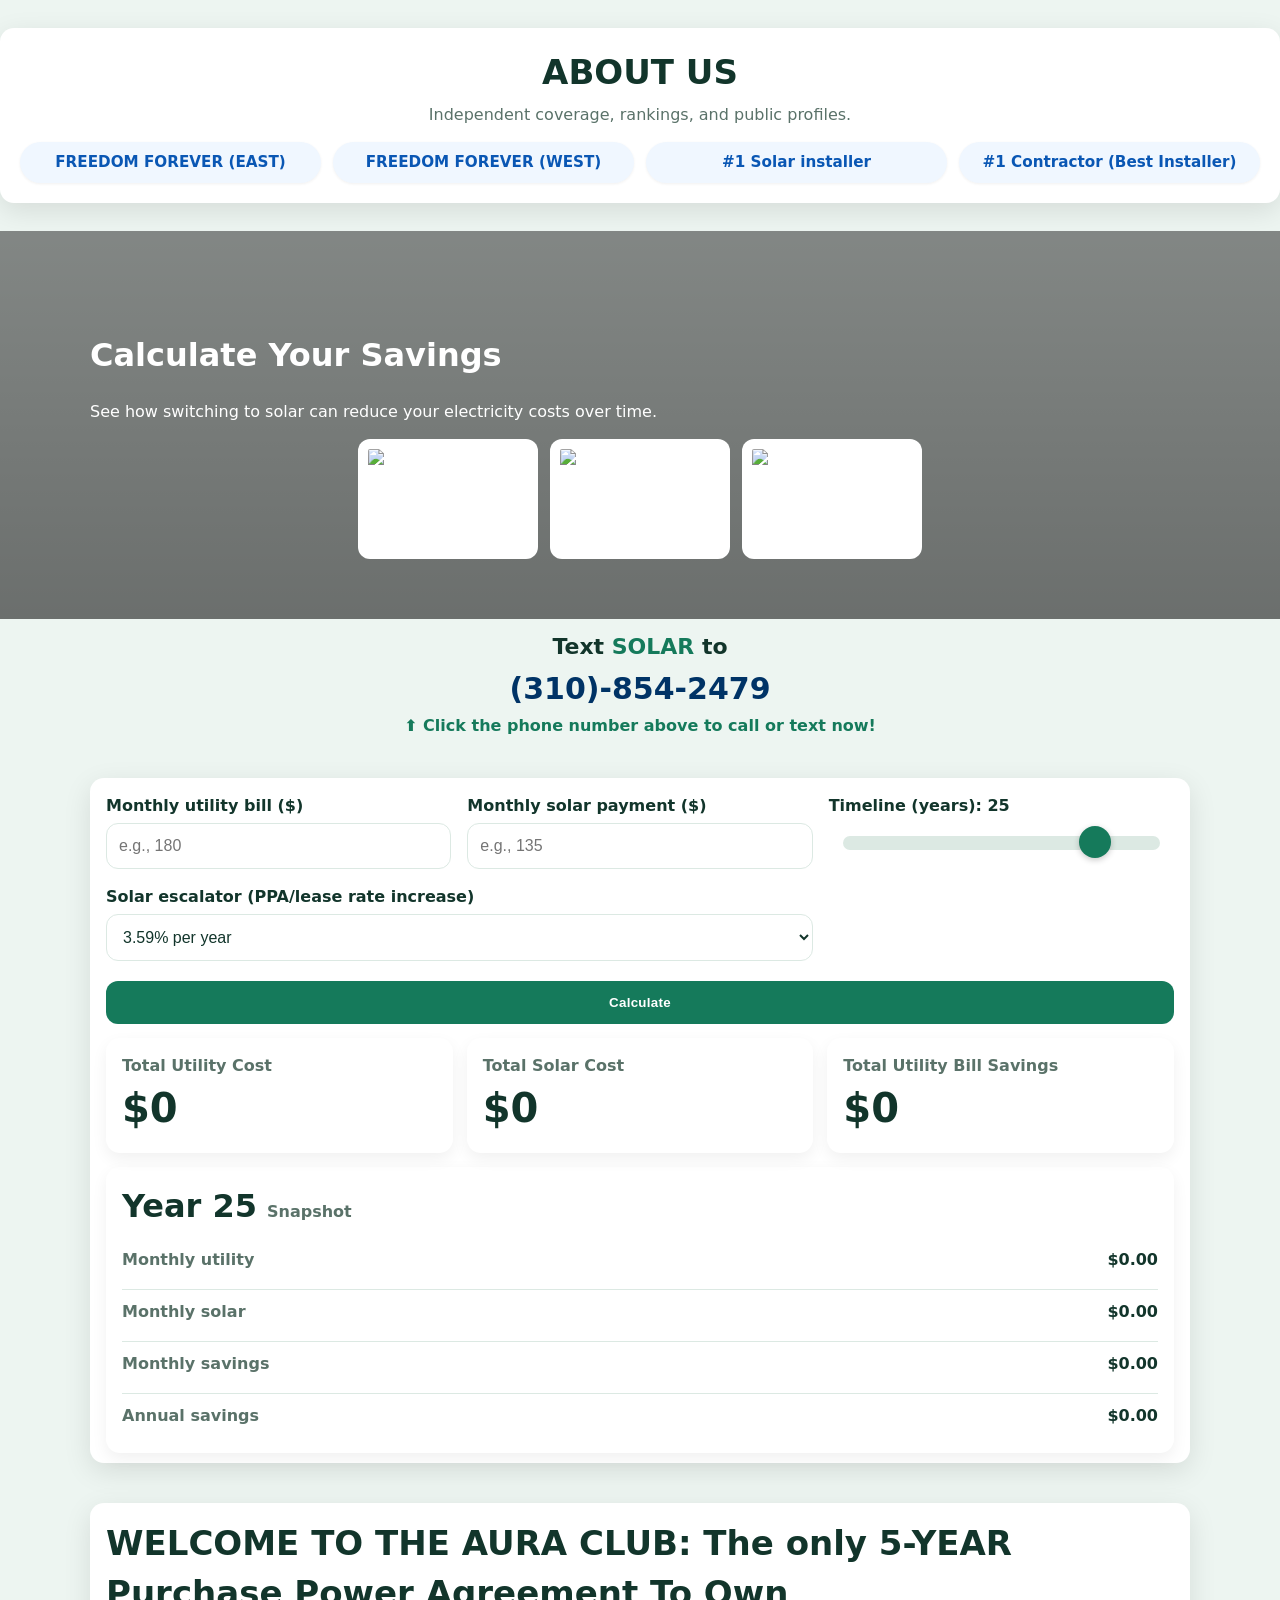
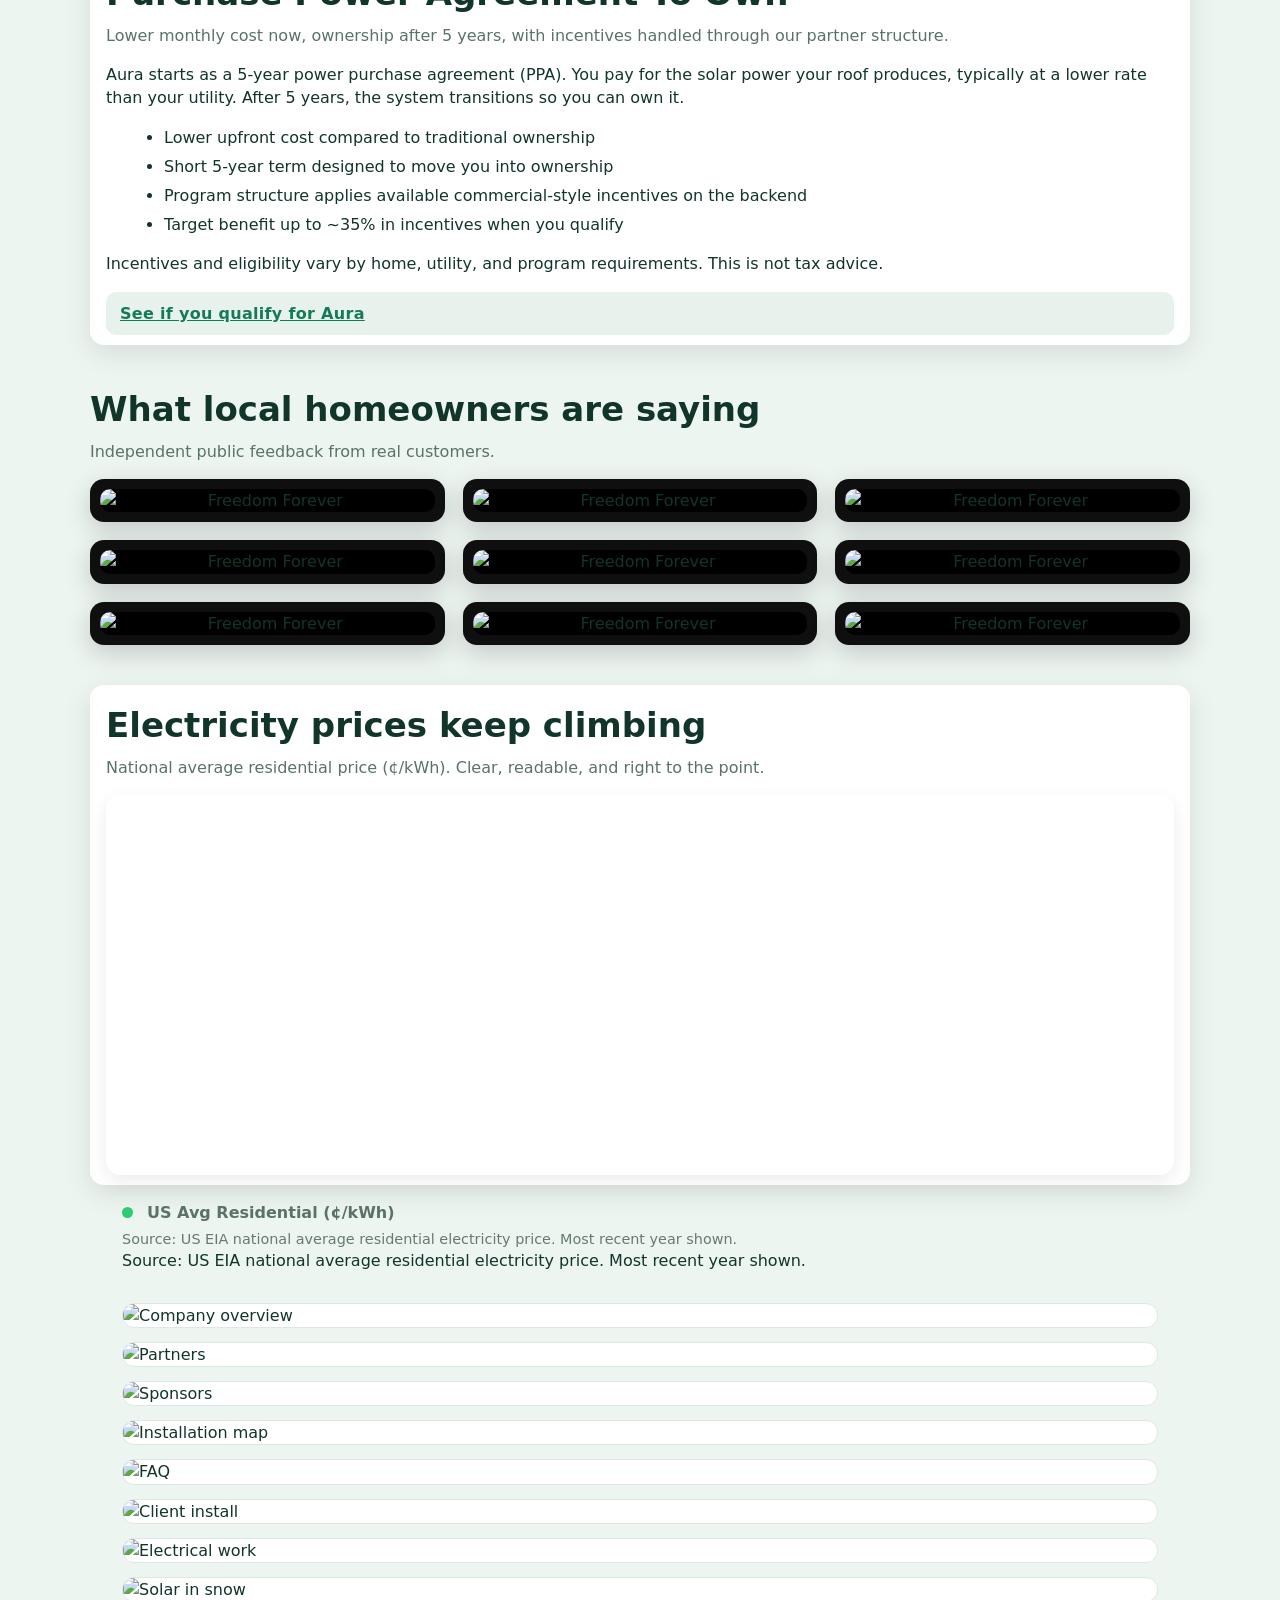
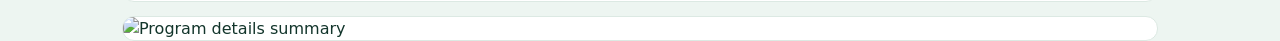
==== index.html @ f1e932ee "Update index.html" ====
<!doctype html>
<html lang="en">
<head>
  <meta charset="utf-8" />
  <meta name="viewport" content="width=device-width,initial-scale=1" />
<title>CHANTAL MANSOURI</title>
    <meta property="og:title" content="Chantal Mansouri | Freedom Pro" />
<meta property="og:description" content="Quick Solar Savings Calculator + proof, map, and partners." />
<meta property="og:type" content="website" />
<meta property="og:url" content="https://thefreedompro.github.io/chani/" />
<meta property="og:image" content="https://thefreedompro.github.io/chani/IMG_0714.jpeg" />
<meta property="og:image:width" content="1200" />
<meta property="og:image:height" content="630" />
<meta name="twitter:card" content="summary_large_image" />
<meta name="twitter:image" content="https://thefreedompro.github.io/chani/IMG_0714.jpeg" />

<link rel="stylesheet" href="style.css?v=2" />
</head>
<body>

  <!-- ===== Hero ===== -->

    <!-- ===== ABOUT US (compact chips) ===== -->
    <section class="links card" id="more-links">
      <h2 class="section-title">ABOUT US</h2>
      <p class="section-kicker">Independent coverage, rankings, and public profiles.</p>
      <ul class="link-chips">
        <li><a href="https://www.google.com/search?client=safari&hl=en-us&q=freedom+forever+lewiston+reviews" target="_blank" rel="noopener">FREEDOM FOREVER (EAST)</a></li>
        <li><a href="https://www.google.com/search?q=freedom+forever+arizona&hl=en-us" target="_blank" rel="noopener">FREEDOM FOREVER (WEST) </a></li>
        <li><a href="https://www.prnewswire.com/news-releases/freedom-forever-ranked-no-1-residential-solar-contractor-on-the-2024-top-solar-contractors-list-302265064.html" target="_blank" rel="noopener">#1 Solar installer</a></li>
        <li><a href="https://www.solarpowerworldonline.com/2024-top-solar-installers/" target="_blank" rel="noopener">#1 Contractor (Best Installer)</a></li>
      </ul>
    </section>
  <header class="hero">
    <div class="container hero__inner">
      <div class="hero__text">
        <h1 class="title">Calculate Your Savings</h1>
        <p class="subtitle">See how switching to solar can reduce your electricity costs over time.</p>
      </div>
<div class="hero__logos">
  <img src="eversource.png.jpg" alt="Eversource Energy" class="utility-logo" />
  <img src="cmp.png" alt="Central Maine Power" class="utility-logo" />
  <img src="versant.png" alt="Versant Power" class="utility-logo" />
</div>
    </div>
  </header>

  <main class="container">
    
      <!-- ===== Top contact strip ===== -->
  <div class="phone-header">
    <div class="phone-text">
      <p class="phone-line">Text <span>SOLAR</span> to</p>
      <p class="phone-number">
        <a href="sms:13108542479?&body=SOLAR">(310)-854-2479</a>
        <p style="font-size:16px; font-weight:700; color:#157a5b; margin:4px 0 0 0;">
  ⬆️ Click the phone number above to call or text now!
</p>
      </p>
    </div>
  </div>

    <!-- ===== Calculator ===== -->
    <section class="card">
      <form id="calcForm" class="form-grid" onsubmit="return false;">
        <div class="field">
          <label for="bill">Monthly utility bill ($)</label>
          <input id="bill" type="number" min="0" step="1" placeholder="e.g., 180" inputmode="decimal" />
        </div>

        <div class="field">
          <label for="solarPayment">Monthly solar payment ($)</label>
          <input id="solarPayment" type="number" min="0" step="1" placeholder="e.g., 135" inputmode="decimal" />
        </div>

        <div class="field">
          <label for="yearsRange">Timeline (years): <strong id="yearsDisplay">25</strong></label>
          <div class="range-wrap">
            <input id="yearsRange" type="range" min="1" max="30" value="25" />
          </div>
        </div>

        <!-- Hidden, fixed 9% annual utility increase -->
        <input id="utilityEsc" type="hidden" value="0.09" />

        <div class="field span-2">
          <label for="solarEsc">Solar escalator (PPA/lease rate increase)</label>
          <select id="solarEsc">
    <option value="0.0359" selected>3.59% per year</option>
            <option value="0.0299">2.99% per year</option>
            <option value="0.0199">1.99% per year</option>
            <option value="0">(fixed) per year</option>
          </select>
        </div>

        <div class="actions span-3">
          <button id="runBtn" class="btn" type="button">Calculate</button>
        </div>
      </form>

      <!-- Totals -->
      <div class="totals">
        <div class="total card-lite">
          <div class="total-label">Total Utility Cost</div>
          <div id="utilTotal" class="total-value">$0</div>
        </div>
        <div class="total card-lite">
          <div class="total-label">Total Solar Cost</div>
          <div id="solarTotal" class="total-value">$0</div>
        </div>
        <div class="total card-lite">
          <div class="total-label">Total Utility Bill Savings</div>
          <div id="savings" class="total-value">$0</div>
        </div>
      </div>

      <!-- Yearly Snapshot -->
      <article class="snapshot card-lite">
        <header class="snap-header">
          <h2 class="snap-year">Year <span id="snapYear">25</span></h2>
          <span class="snap-tag">Snapshot</span>
        </header>
        <div class="snap-rows">
          <div class="row"><span class="label">Monthly utility</span><span id="selMonthlyUtility" class="value">$0.00</span></div>
          <div class="row"><span class="label">Monthly solar</span><span id="selMonthlySolar" class="value">$0.00</span></div>
          <div class="row"><span class="label">Monthly savings</span><span id="selMonthlySavings" class="value">$0.00</span></div>
          <div class="row"><span class="label">Annual savings</span><span id="selAnnualSavings" class="value">$0.00</span></div>
        </div>
      </article>
    </section>

    <!-- ===== Lowes exclusive way to own solar and still get tax credit (AURA OWNERSHIP PPA) ===== -->


<!-- ===== Aura program (5-year PPA to ownership) ===== -->
<section id="ppa" class="card programs">
  <h2 class="section-title">WELCOME TO THE AURA CLUB:
    The only 5-YEAR Purchase Power Agreement To Own  </h2>
  <p class="section-kicker">
    Lower monthly cost now, ownership after 5 years, with incentives handled through our partner structure.
  </p>

  <p>
    Aura starts as a 5-year power purchase agreement (PPA). You pay for the solar power your roof produces,
    typically at a lower rate than your utility. After 5 years, the system transitions so you can own it.
  </p>

  <ul class="bullets">
    <li>Lower upfront cost compared to traditional ownership</li>
    <li>Short 5-year term designed to move you into ownership</li>
    <li>Program structure applies available commercial-style incentives on the backend</li>
    <li>Target benefit up to ~35% in incentives when you qualify</li>
  </ul>

  <p class="fine">
    Incentives and eligibility vary by home, utility, and program requirements. This is not tax advice.
  </p>

  <div class="cta-row">
    <a class="btn btn-lite" href="tel:13108542479">See if you qualify for Aura</a>
  </div>
</section>

    <!-- ===== Reviews collage ===== -->
    <section class="reviews">
      <h2 class="section-title">What local homeowners are saying</h2>
      <p class="section-kicker">Independent public feedback from real customers.</p>
      <div class="reviews-grid">
        <figure class="rev"><img src="IMG_4564.jpeg"    alt="Freedom Forever" /></figure>
        <figure class="rev"><img src="IMG_4565.jpeg"   alt="Freedom Forever" /></figure>
        <figure class="rev"><img src="IMG_4566.jpeg"  alt="Freedom Forever" /></figure>
        <figure class="rev"><img src="IMG_4567.jpeg"    alt="Freedom Forever" /></figure>
        <figure class="rev"><img src="IMG_4568.jpeg"  alt="Freedom Forever" /></figure>
        <figure class="rev"><img src="IMG_4569.jpeg"  alt="Freedom Forever" /></figure>
        <figure class="rev"><img src="IMG_4570.jpeg" alt="Freedom Forever" /></figure>
        <figure class="rev"><img src="IMG_4571.jpeg"   alt="Freedom Forever" /></figure>
        <figure class="rev"><img src="IMG_4572.jpeg"   alt="Freedom Forever" /></figure>
      </div>
    </section>

<!-- ===== Electricity Rates (Chart.js) ===== -->
<section class="card chart-card" id="rates">
  <h2 class="section-title">Electricity prices keep climbing</h2>
  <p class="section-kicker">National average residential price (¢/kWh). Clear, readable, and right to the point.</p>

  <div class="chart-wrap" id="rateChartWrap" aria-busy="true">
   <canvas id="rateChart"
        aria-label="Historic electricity prices line chart"
        width="1200"
        height="380"></canvas>

<div class="chart-legend">
  <span class="dot"></span> US Avg Residential (¢/kWh)
</div>

<div class="chart-notes" id="rateNotes"></div>

<div class="chart-source">
  Source: US EIA national average residential electricity price. Most recent year shown.
</div>
    
    <!-- end chart-card -->

<!-- ===== Slides ===== -->
<section class="slides">
  <img src="pdf_page_2.png"  alt="Company overview" loading="lazy" />
  <img src="pdf_page_4.png"  alt="Partners" loading="lazy" />
  <img src="IMG_1234.jpg"    alt="Sponsors" loading="lazy" />
  <img src="pdf_page_3.png"  alt="Installation map" loading="lazy" />
  <img src="pdf_page_17.png" alt="FAQ" loading="lazy" />
  <img src="IMG_1359.jpeg"   alt="Client install" loading="lazy" />
  <img src="IMG_6212.jpeg"   alt="Electrical work" loading="lazy" />
  <img src="pdf_page_18.png" alt="Solar in snow" loading="lazy" />
  <img src="IMPORTANT_DETAILS.PNG" alt="Program details summary" loading="lazy" />
</section>

</main>

<!-- ===== Scripts ===== -->
<script src="script.js" defer></script>

<script>
/* ---------- Chart loader that won't fail silently ---------- */
(function() {
  const labels = [2000, 2005, 2010, 2015, 2020, 2021, 2022, 2023, 2024];
  const values = [8.3, 9.1, 11.7, 12.7, 13.1, 13.7, 15.1, 15.9, 16.2];

  // Fill the fallback table & notes immediately
  (function seedFallback(){
    const tb = document.getElementById('rateTableBody');
    if (tb) tb.innerHTML = labels.map((y,i)=>`<tr><td>${y}</td><td>${values[i].toFixed(1)}</td></tr>`).join('');
    const notes = document.getElementById('rateNotes');
    if (notes) notes.textContent = 'Source: US EIA national average residential electricity price. Most recent year shown.';
  })();

  function loadScript(src) {
    return new Promise((resolve, reject) => {
      const s = document.createElement('script');
      s.src = src; s.async = true;
      s.onload = resolve;
      s.onerror = reject;
      document.head.appendChild(s);
    });
  }

  async function ensureChartJS() {
    if (window.Chart) return;
    try {
      await loadScript('https://cdn.jsdelivr.net/npm/chart.js');
    } catch(e) {
      // one quick retry (temporary network hiccup)
      await new Promise(r => setTimeout(r, 400));
      await loadScript('https://cdn.jsdelivr.net/npm/chart.js');
    }
  }

  function renderChart() {
    const wrap = document.getElementById('rateChartWrap');
    const canvas = document.getElementById('rateChart');
    if (!canvas || !canvas.getContext) return;

    const ctx = canvas.getContext('2d');
    if (window._rateChart) window._rateChart.destroy();

    window._rateChart = new Chart(ctx, {
      type: 'line',
      data: {
        labels,
        datasets: [{
          label: 'US Avg Residential (¢/kWh)',
          data: values,
          borderColor: '#2ecc71',
          backgroundColor: 'rgba(46,204,113,.18)',
          fill: true,
          tension: 0.35,
          pointRadius: 3.5,
          pointHoverRadius: 6,
          borderWidth: 3
        }]
      },
      options: {
        responsive: true,
        maintainAspectRatio: false,
        plugins: {
          legend: { display: false },
          tooltip: {
            callbacks: { label: c => `${c.parsed.y.toFixed(1)} ¢/kWh` }
          }
        },
        scales: {
          x: { title: { display: true, text: 'Year' }, grid: { display: false } },
          y: {
            title: { display: true, text: '¢/kWh' },
            suggestedMin: Math.max(0, Math.min(...values) - 2),
            suggestedMax: Math.max(...values) + 2,
            ticks: { callback: v => v + '¢' }
          }
        }
      }
    });

    if (wrap) wrap.setAttribute('aria-busy', 'false');
  }

  // Only load Chart.js when the chart is near viewport (reduces jank)
  const target = document.getElementById('rates');
  if (!target) return;

  const start = async () => { await ensureChartJS(); renderChart(); };

  if ('IntersectionObserver' in window) {
    const io = new IntersectionObserver((entries) => {
      if (entries.some(e => e.isIntersecting)) { io.disconnect(); start(); }
    }, { rootMargin: '200px' });
    io.observe(target);
  } else {
    // older browsers: just run after load
    window.addEventListener('load', start, { once: true });
  }
})();
</script>

</body>
</html>
---- style.css ----
:root{
  --green:#157a5b;
  --green-2:#0e5e47;
  --ink:#12352b;
  --muted:#5a7269;
  --card:#ffffff;
  --bg:#edf5f1;
  --ring:#dce9e3;
}

*{box-sizing:border-box}
html,body{margin:0;padding:0;background:var(--bg);color:var(--ink);font:16px/1.45 system-ui,-apple-system,Segoe UI,Roboto,Helvetica,Arial,"Apple Color Emoji","Segoe UI Emoji"}
img{max-width:100%;display:block}
.container{width:min(1100px,92vw);margin-inline:auto}

/* ===== Top contact strip ===== */
.phone-header{
  display:flex;align-items:center;justify-content:center;gap:16px;
  margin:12px 0 24px;text-align:center;flex-wrap:wrap;
}
.vitl-badge{height:50px;width:auto;flex:0 0 auto}
.phone-text .phone-line{margin:0;font-weight:700;font-size:22px}
.phone-text .phone-line span{color:var(--green)}
.phone-text .phone-number{margin:4px 0 0 0;font-weight:900;font-size:30px}
.phone-text .phone-number a{text-decoration:none;color:#003366}

/* ===== Hero (photo background) ===== */
.hero{
  position: relative;
  color: #fff;
  padding: 80px 0 60px;

  background-image:
    linear-gradient(
      rgba(0,0,0,.45),
      rgba(0,0,0,.55)
    ),
    url("./IMG_0713.jpeg");

  background-size: cover;
  background-position: center;
  background-repeat: no-repeat;
}
/* ===== Cards ===== */
.card{background:var(--card);border-radius:14px;padding:16px 16px 10px;box-shadow:0 8px 28px rgba(0,0,0,.10);margin-top:18px}
.card-lite{background:#fff;border-radius:14px;padding:16px;box-shadow:0 6px 16px rgba(0,0,0,.06)}

/* ===== Form layout ===== */
.form-grid{display:grid;gap:16px;grid-template-columns:repeat(3,1fr);align-items:end}
.field label{display:block;font-weight:700;margin-bottom:6px}
input[type="number"], select{width:100%;padding:13px 12px;border:1px solid var(--ring);border-radius:12px;background:#fff;color:var(--ink);font-size:16px}

/* Slider (bigger, contained) */
.range-wrap{width:100%;padding:0 14px}
#yearsRange{width:100%;max-width:100%;height:40px;appearance:none;background:transparent;margin:0;box-sizing:border-box}
#yearsRange::-webkit-slider-runnable-track{height:14px;background:var(--ring);border-radius:10px}
#yearsRange::-webkit-slider-thumb{-webkit-appearance:none;appearance:none;margin-top:-10px;width:32px;height:32px;border-radius:50%;border:none;background:var(--green);box-shadow:0 2px 6px rgba(0,0,0,.22);cursor:pointer}
#yearsRange::-moz-range-track{height:14px;background:var(--ring);border-radius:10px}
#yearsRange::-moz-range-thumb{width:32px;height:32px;border-radius:50%;border:none;background:var(--green);box-shadow:0 2px 6px rgba(0,0,0,.22);cursor:pointer}

/* Buttons */
.btn{width:100%;background:var(--green);color:#fff;padding:14px 16px;border:none;border-radius:12px;font-weight:800;letter-spacing:.3px;cursor:pointer}
.btn:hover{filter:brightness(.97)}
.actions{margin-top:4px}
.span-2{grid-column:span 2}
.span-3{grid-column:1 / -1}

/* Totals */
.totals{display:grid;gap:14px;grid-template-columns:repeat(3,1fr);margin-top:14px}
.total-label{color:var(--muted);font-weight:600}
.total-value{font-size:clamp(28px,4.5vw,40px);font-weight:900;margin-top:2px}

/* Snapshot */
.snapshot{margin-top:14px}
.snap-header{display:flex;align-items:baseline;gap:10px;margin-bottom:8px}
.snap-year{font-size:clamp(22px,4.2vw,32px);margin:0;font-weight:900}
.snap-tag{color:var(--muted);font-weight:600}
.snap-rows{display:grid;gap:8px}
.row{display:flex;justify-content:space-between;border-top:1px solid var(--ring);padding:10px 0}
.row:first-child{border-top:none}
.row .label{color:var(--muted);font-weight:600}
.row .value{font-weight:800}

/* ===== TaxHive section ===== */
.taxhive{margin-top:26px}
.taxhive-head{display:flex;align-items:center;gap:16px;flex-wrap:wrap}
.taxhive-logo{display:block;width:180px;max-width:45%;height:auto;object-fit:contain;flex:0 0 auto}
.taxhive-head>div{flex:1 1 280px;min-width:220px}

.taxhive-grid{display:grid;gap:16px;margin-top:14px;grid-template-columns:repeat(auto-fit,minmax(240px,1fr))}
.taxhive .tile{background:#fff;border:1px solid #e7ece9;border-radius:12px;padding:14px 16px}
.taxhive .tile h3{margin:0 0 6px;font-size:clamp(16px,2.7vw,18px)}
.taxhive-steps{margin-top:10px}
.taxhive-steps .badge{display:inline-grid;place-items:center;width:26px;height:26px;border-radius:50%;background:var(--green);color:#fff;font-weight:700;margin-right:8px}
.taxhive-faq{margin-top:12px}
.faq-toggle{width:100%;text-align:left;padding:12px 14px;margin:8px 0;background:#eef6f1;border:1px solid #d6e8df;border-radius:10px;font-weight:600}
.faq-panel{display:block;padding:10px 12px;background:#fff;border-left:3px solid var(--green);border-radius:8px}
.taxhive .fine{margin-top:10px;color:var(--muted);font-size:.9rem}

/* ===== Programs (PPA) ===== */
.programs .bullets{margin:10px 0 6px 18px}
.programs .bullets li{margin:6px 0}
.btn-lite{background:#e8f2ec;color:var(--green);border:none;border-radius:10px;padding:10px 14px;font-weight:700;display:inline-block}

/* ===== Reviews ===== */
.reviews{margin-top:28px}
.section-title{font-size:clamp(22px,5vw,34px);margin:0}
.section-kicker{margin:6px 0 16px;color:var(--muted)}
.reviews-grid{display:grid;gap:18px;grid-template-columns:repeat(auto-fit,minmax(280px,1fr));justify-content:center;text-align:center}
.rev{margin:0;background:#0f0f0f;border-radius:14px;padding:10px;box-shadow:0 8px 26px rgba(0,0,0,.18)}
.rev img{width:100%;height:auto;border-radius:10px;object-fit:contain;background:#000}

/* ===== Links (More About Us) ===== */
.links.card{padding:20px;margin:28px auto}
.link-chips{list-style:none;padding:0;margin:14px 0 0;display:grid;grid-template-columns:repeat(auto-fit,minmax(220px,1fr));gap:10px 12px}
.link-chips a{display:flex;align-items:center;justify-content:center;padding:9px 12px;border-radius:999px;background:#f0f7ff;color:#0a57b4;text-decoration:none;font-weight:700;font-size:.95rem;box-shadow:0 1px 3px rgba(0,0,0,.06);transition:transform .08s ease,box-shadow .12s ease,background .2s;white-space:nowrap;overflow:hidden;text-overflow:ellipsis}
.link-chips a:hover{background:#0a57b4;color:#fff;transform:translateY(-1px);box-shadow:0 6px 14px rgba(10,87,180,.18)}

/* ===== Partner link block ===== */
.partner-link{margin:32px auto;padding:24px;background:#f4fdf8;border:2px solid var(--green);border-radius:12px;text-align:center}
.partner-link h3{color:var(--green);margin-bottom:12px}
.partner-btn{display:inline-block;margin-top:10px;padding:12px 24px;background:var(--green);color:#fff;font-weight:700;text-decoration:none;border-radius:10px}
.partner-btn:hover{filter:brightness(.95)}

/* ===== Chart area ===== */
.chart-card{margin-top:24px}
.chart-wrap{position:auto fit;width:100%;background:#fff;border-radius:12px;box-shadow:0 4px 16px rgba(0,0,0,.08);padding:16px}
.chart-wrap canvas{width:100%;height:380px;display:block}
.chart-legend{display:inline-flex;align-items:center;gap:8px;margin-top:10px;color:var(--muted);font-weight:600}
.chart-legend .dot{width:12px;height:12px;border-radius:50%;background:#2ecc71;display:inline-block}
.chart-notes{margin-top:8px;color:var(--muted);font-size:.95rem}
.chart-fallback summary{cursor:pointer;margin-top:10px}
.chart-fallback table{width:100%;border-collapse:collapse;margin-top:10px;font-variant-numeric:tabular-nums}
.chart-fallback th,.chart-fallback td{border-bottom:1px solid #e8eef5;padding:6px 8px;text-align:left}
/* Chart sizing: wrapper owns the height; canvas just fills it */
#rateChartWrap{
  position: relative;
  height: 380px;       /* fixed drawing height; tweak if you want */
  min-height: 380px;   /* safety */
}

#rateChart{
  display:block;
  width:100% !important;
  height:100% !important;  /* fill wrapper; Chart.js won't fight this */
}
/* ===== Slides ===== */
.slides{margin-top:22px;display:grid;gap:14px}
.slides img{width:100%;height:auto;border-radius:12px;border:1px solid var(--ring);background:#fff}

/* ===== Disclaimer ===== */
.disclaimer{margin:24px 0}
.disclaimer h3{margin:0 0 10px}
.disclaimer ul{margin:0 0 10px 20px}
.disclaimer .fine{color:#3f5c52;font-style:italic;margin:8px 0 0}

/* ===== Responsive ===== */
@media (max-width:860px){
  .form-grid{grid-template-columns:1fr}
  .span-2,.span-3{grid-column:auto}
  .totals{grid-template-columns:1fr}
}
/* --- Chart sizing hard-stop (prevents “infinite growth”) --- */
#rates .chart-wrap { position: relative; background:#fff; border-radius:14px; box-shadow:0 6px 18px rgba(0,0,0,.08); padding:16px; }
#rateChart { display:block; width:100% !important; height:380px !important; max-height:380px; }

/* Optional: make the legend/dots match your brand */
#rates .chart-legend{margin-top:10px;font-weight:700;color:var(--muted)}
#rates .chart-legend .dot{display:inline-block;width:11px;height:11px;border-radius:50%;background:#2ecc71;margin-right:6px;vertical-align:middle}

/* Tiny accessibility/fallback table polish */
#rates .chart-fallback summary{cursor:pointer;margin-top:10px}
#rates .chart-fallback table{border-collapse:collapse;width:100%;margin-top:8px}
#rates .chart-fallback th,#rates .chart-fallback td{padding:8px 10px;border-bottom:1px solid #e7efe9;text-align:left}
/* Section spacing */
section {
  margin-bottom: 40px;   /* space below every section */
}

.chart-card {
  margin-bottom: 50px;   /* extra breathing room below the chart */
}

.slides {
  margin-top: 30px;      /* space above the slides section */
}
/* ================== Company Info Layout ================== */
.company-info {
  display: grid;
  gap: 20px;
  margin: 40px auto;
  padding: 20px;
  background: #fff;
  border-radius: 12px;
  box-shadow: 0 4px 16px rgba(0,0,0,0.08);
}

.company-info__text ul {
  margin: 0;
  padding-left: 22px;
  line-height: 2.1;
  font-size: 20px;
  font-weight: 700;
  color: #1f2937;
}

.company-info__text li {
  margin-bottom: 12px;
}

.company-info__map img,
.company-info__photo img {
  width: 100%;
  border-radius: 10px;
  box-shadow: 0 4px 10px rgba(0,0,0,0.06);
}

/* Responsive grid for company info */
@media (min-width: 768px) {
  .company-info {
    grid-template-columns: 1fr 1fr;
    align-items: start;
  }
  .company-info__photo {
    grid-column: span 2;
    text-align: center;
  }
  .company-info__photo img {
    max-width: 100%;
  }
}
/* tighten spacing after the chart card */
.chart-card { margin-bottom: 14px; }

/* make the chart legend + source lighter and smaller on mobile */
.chart-legend { margin-top: 8px; }
.chart-notes { margin-top: 4px; font-size: .9rem; color: #667a71; }

/* keep the facts+map card snug and aligned */
#facts-map { margin-top: 12px; }
.about-two figure { margin: 0; }              /* remove default figure margin */
.about-two .bullets { margin-top: 2px; }      /* pull bullets a touch closer */

/* consistent vertical rhythm for every card that follows a card */
.card + .card { margin-top: 18px; }

/* headline above your Maine map, centered and compact */
.media.center h4.minihead { 
  text-align: center; 
  margin: 0 0 10px; 
  color: #2c463d; 
  font-weight: 800; 
}

/* if you show two map images side-by-side */
.media.grid-2 { display: grid; gap: 12px; grid-template-columns: 1fr 1fr; }
.media.grid-2 img { height: 260px; object-fit: cover; }
@media (max-width: 720px){
  .media.grid-2 { grid-template-columns: 1fr; }
  .media.grid-2 img { height: 220px; }
}
/* Always hide [hidden] panels */
[hidden]{ display:none !important; }

/* Clickable blue “chips” */
.faq-toggle{
  width:100%;
  display:flex;
  align-items:center;
  justify-content:space-between;
  gap:12px;
  padding:12px 14px;
  margin:10px 0;
  border:1px solid #d6e8df;
  border-radius:10px;
  background:#eaf3ff;        /* light blue */
  color:#0a57b4;              /* strong blue text */
  font-weight:800;
  letter-spacing:.2px;
  cursor:pointer;
  transition:background .2s ease, box-shadow .2s ease;
}
.faq-toggle:hover{
  background:#dcecff;
  box-shadow:0 6px 14px rgba(10,87,180,.14);
}

/* Chevron rotates when open */
.faq-toggle .chev{
  font-weight:900;
  transform:rotate(0deg);
  transition:transform .18s ease;
}
.faq-toggle[aria-expanded="true"] .chev{
  transform:rotate(90deg);
}

/* Answer body */
.faq-content{
  padding:12px 14px;
  background:#fff;
  border-left:3px solid var(--green);
  border-radius:8px;
  color:var(--ink);
  line-height:1.55;
}

/* ===== Hero utility logos (clean + mobile-perfect) ===== */

.hero__logos {
  display: flex;
  flex-wrap: wrap;
  justify-content: center;
  align-items: center;
  gap: 12px;
  margin-top: 16px;
}

.hero__logos .utility-logo {
  width: 180px;
  height:120px;
  object-fit: contain;
  background: #ffffff;
  padding: 10px;
  border-radius: 12px;
  box-sizing: border-box;
  display: block;
}

@media (max-width: 480px) {
  .hero__logos .utility-logo {
    width: 116px;
    height: 76px;
    padding: 8px;
    border-radius: 10px;
  }
}
#more-links {
  text-align: center;
}

#more-links .section-title,
#more-links .section-kicker {
  text-align: center;
}

#more-links .link-chips {
  justify-content: center;
}
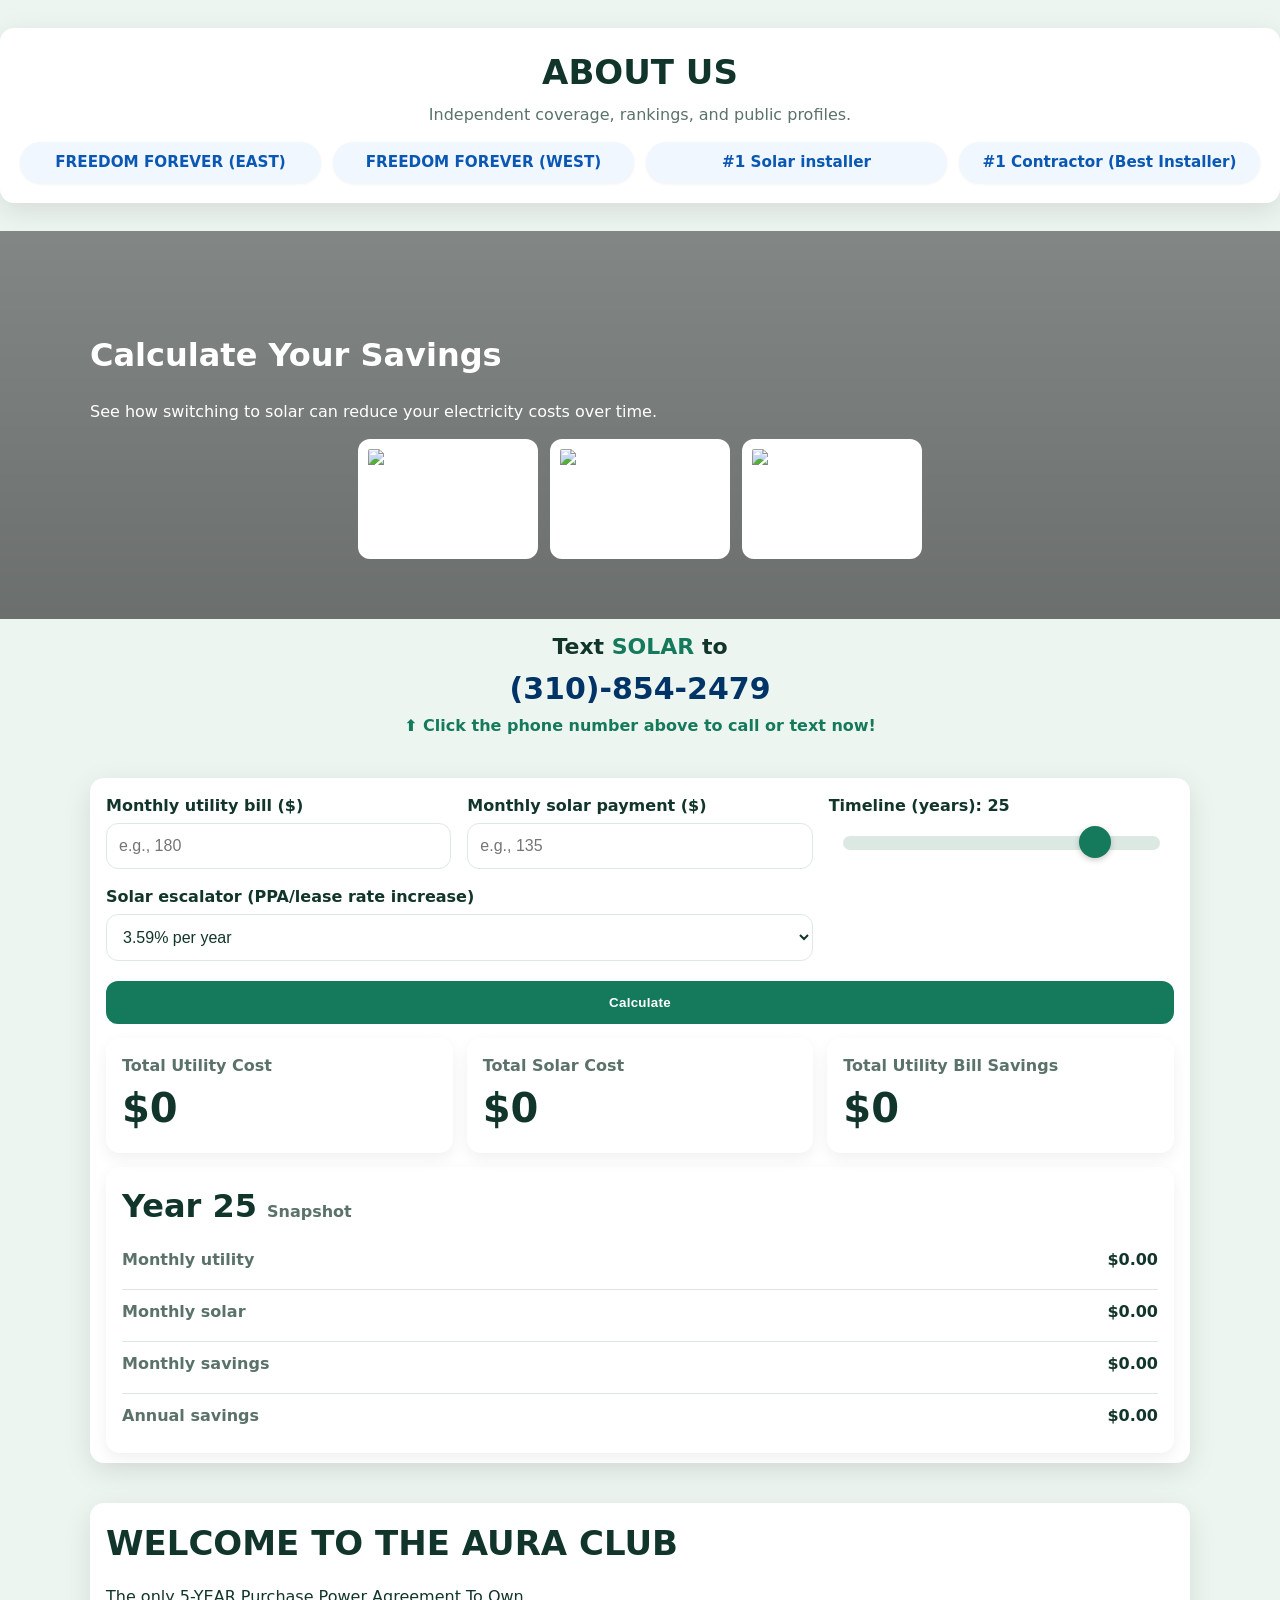
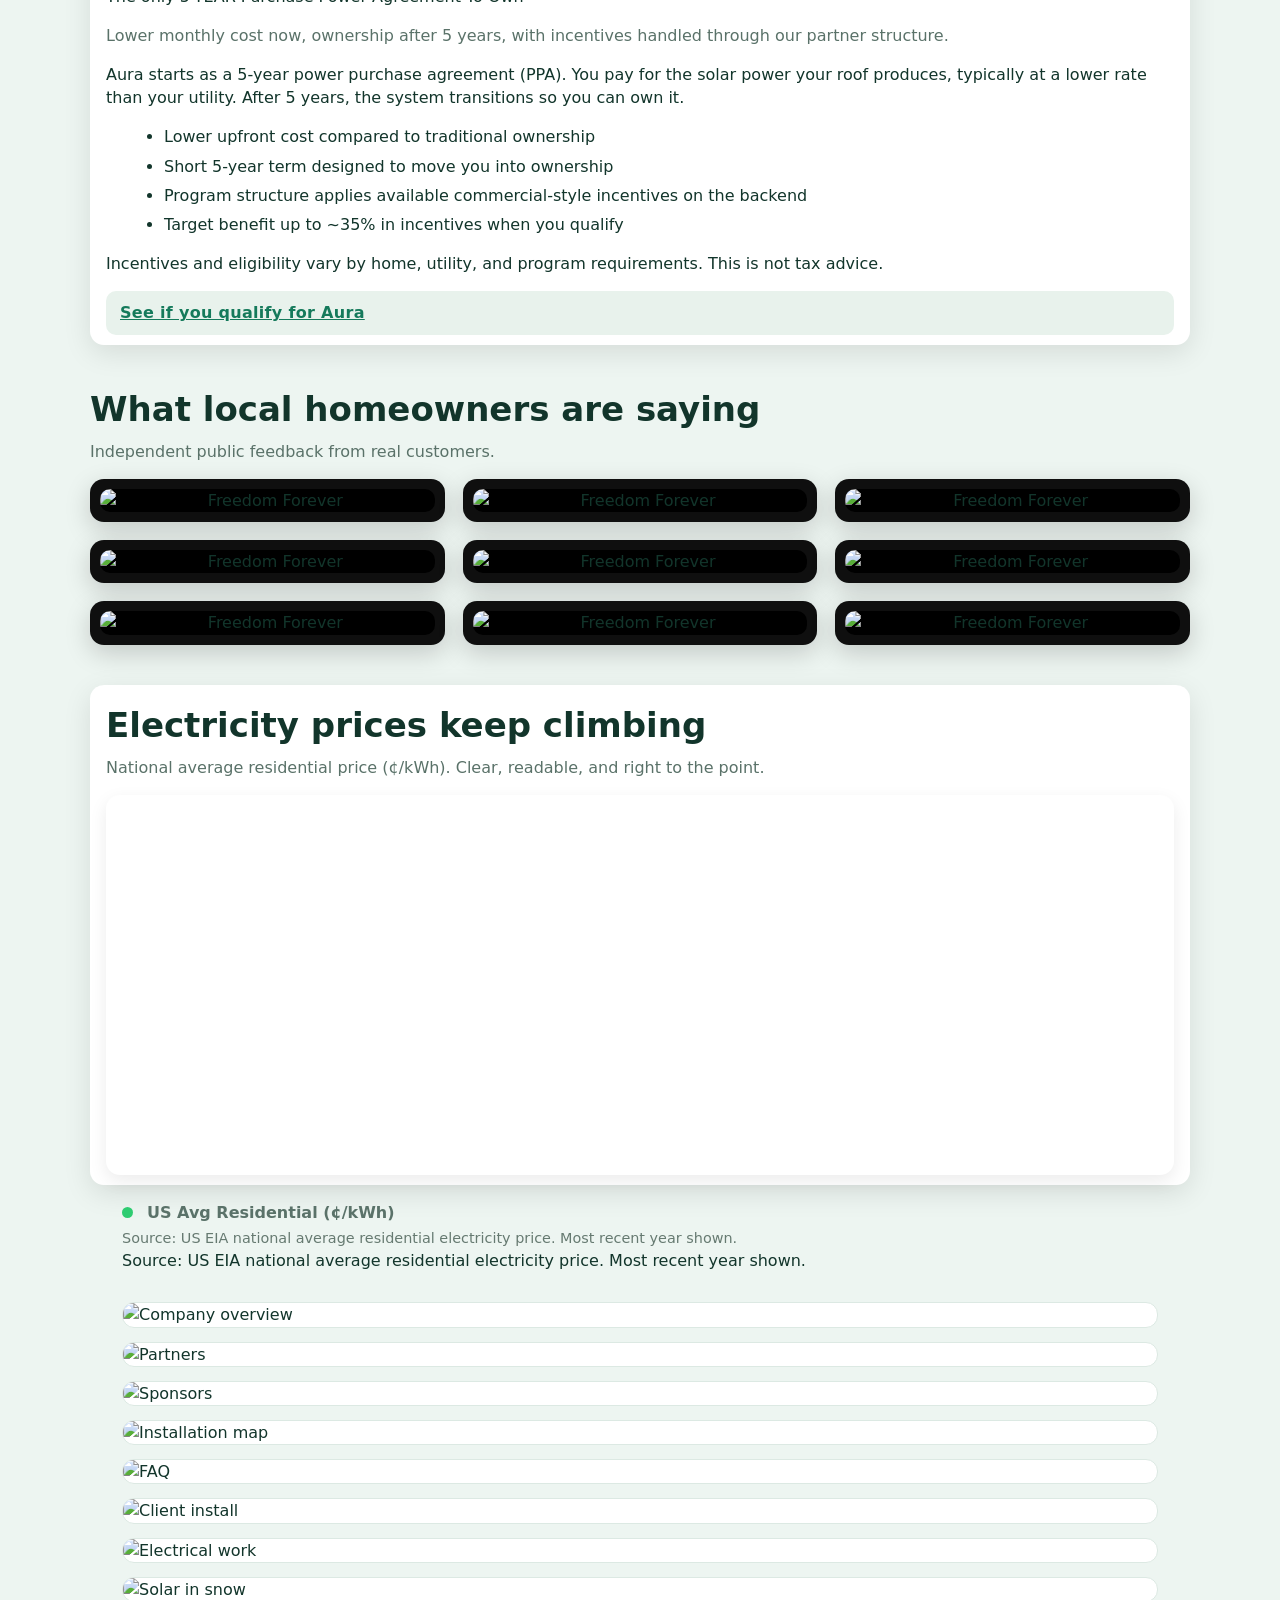
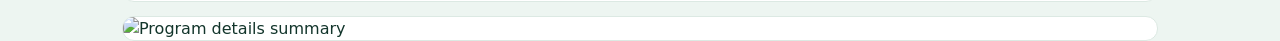
==== commit 4182c5d8: "Update index.html" ====
--- a/index.html
+++ b/index.html
@@ -134,8 +134,10 @@
 
 <!-- ===== Aura program (5-year PPA to ownership) ===== -->
 <section id="ppa" class="card programs">
-  <h2 class="section-title">WELCOME TO THE AURA CLUB:
-    The only 5-YEAR Purchase Power Agreement To Own  </h2>
+  <h2 class="section-title">WELCOME TO THE AURA CLUB</h2>
+<p class="section-subtitle">
+  The only 5-YEAR Purchase Power Agreement To Own
+</p>
   <p class="section-kicker">
     Lower monthly cost now, ownership after 5 years, with incentives handled through our partner structure.
   </p>
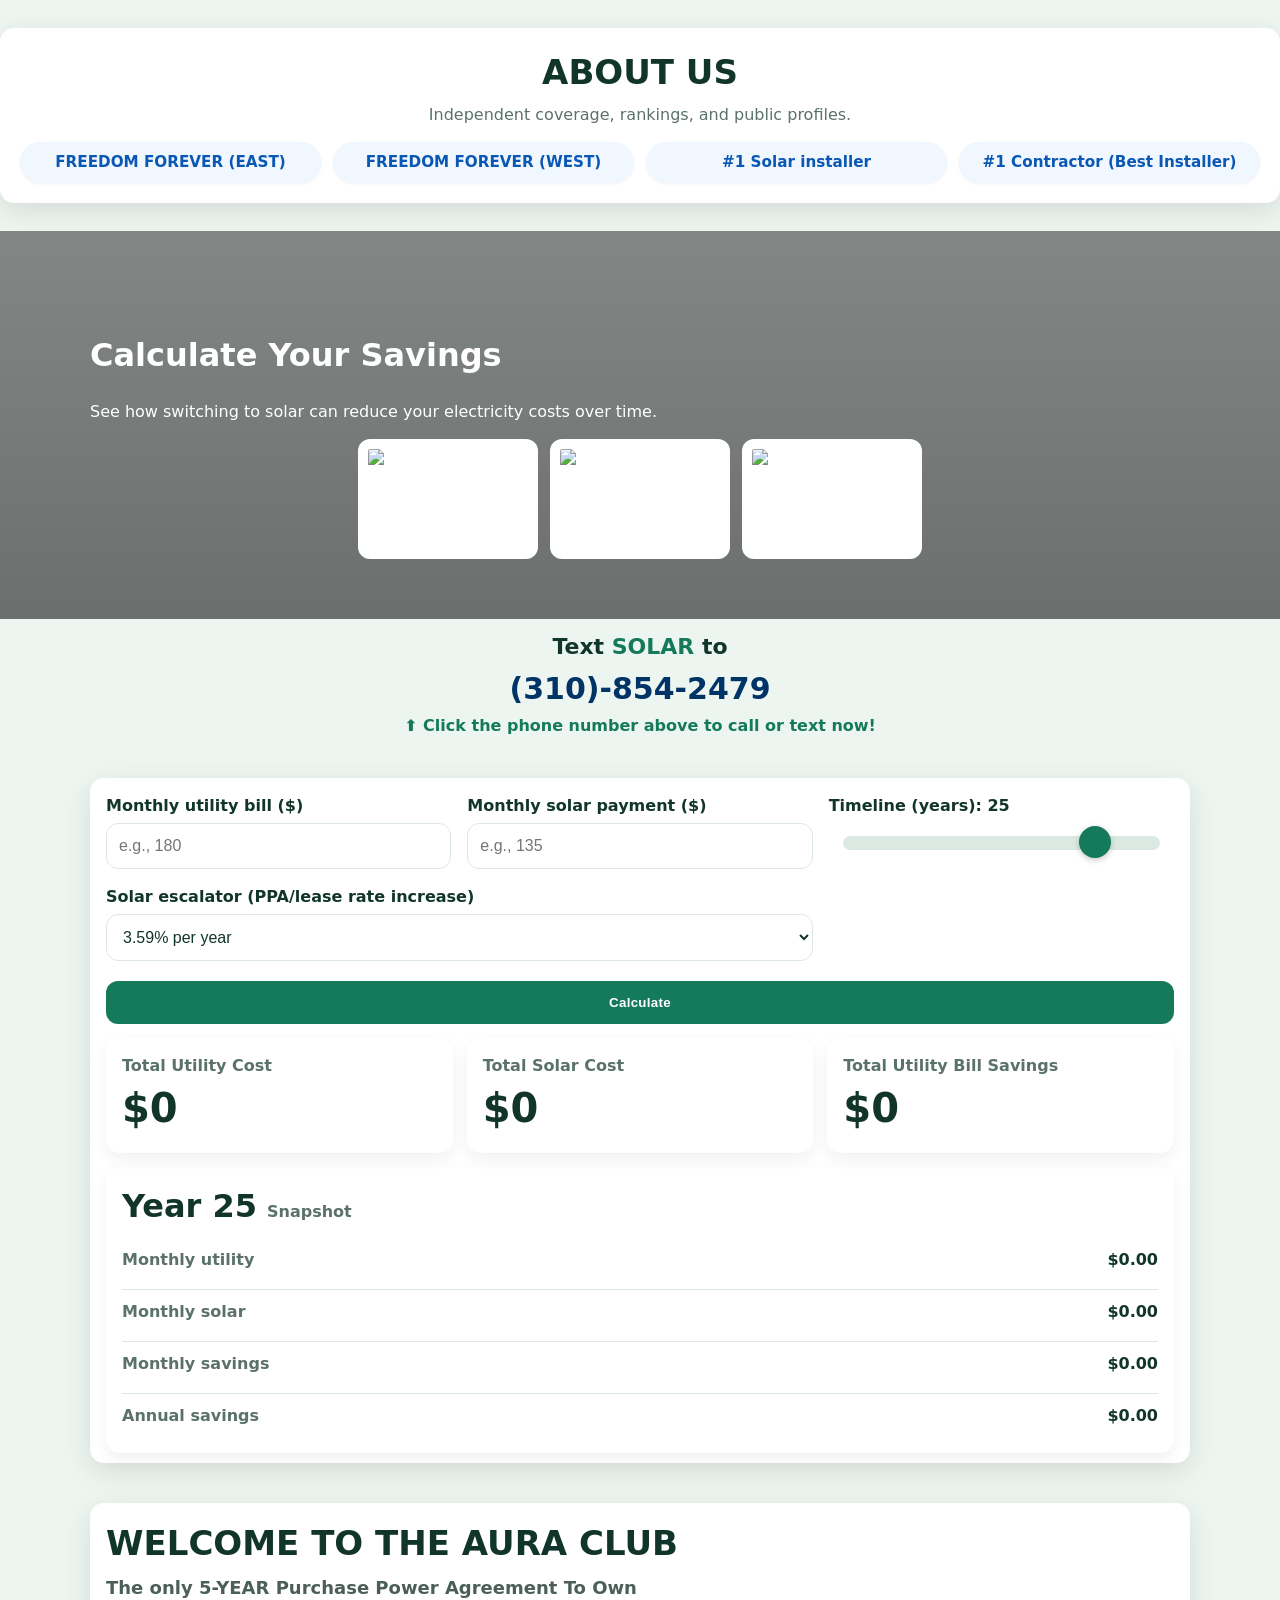
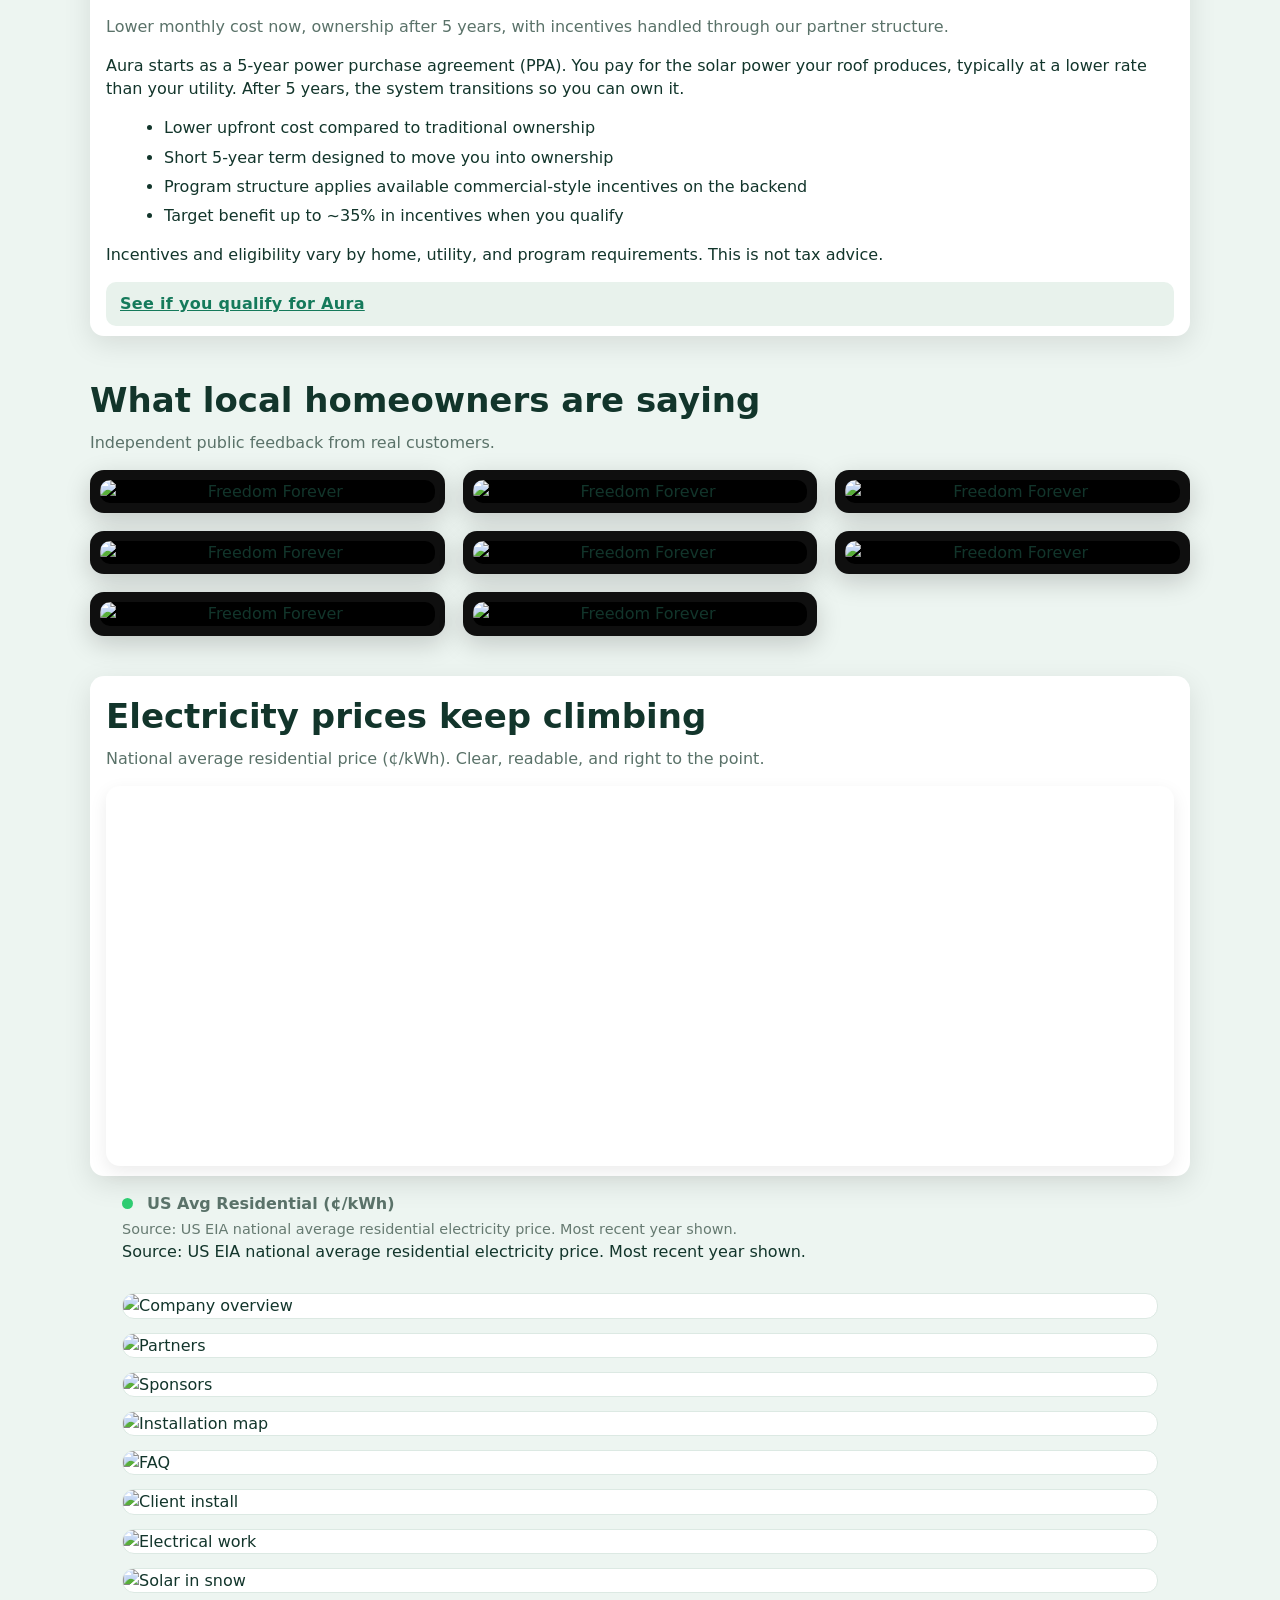
==== commit 54f15379: "Update index.html" ====
--- a/index.html
+++ b/index.html
@@ -172,7 +172,6 @@
         <figure class="rev"><img src="IMG_4565.jpeg"   alt="Freedom Forever" /></figure>
         <figure class="rev"><img src="IMG_4566.jpeg"  alt="Freedom Forever" /></figure>
         <figure class="rev"><img src="IMG_4567.jpeg"    alt="Freedom Forever" /></figure>
-        <figure class="rev"><img src="IMG_4568.jpeg"  alt="Freedom Forever" /></figure>
         <figure class="rev"><img src="IMG_4569.jpeg"  alt="Freedom Forever" /></figure>
         <figure class="rev"><img src="IMG_4570.jpeg" alt="Freedom Forever" /></figure>
         <figure class="rev"><img src="IMG_4571.jpeg"   alt="Freedom Forever" /></figure>
--- a/style.css
+++ b/style.css
@@ -347,3 +347,10 @@
 #more-links .link-chips {
   justify-content: center;
 }
+.section-subtitle{
+  margin-top: 6px;
+  margin-bottom: 14px;
+  font-size: 18px;
+  font-weight: 600;
+  color: #4b5f58;
+}
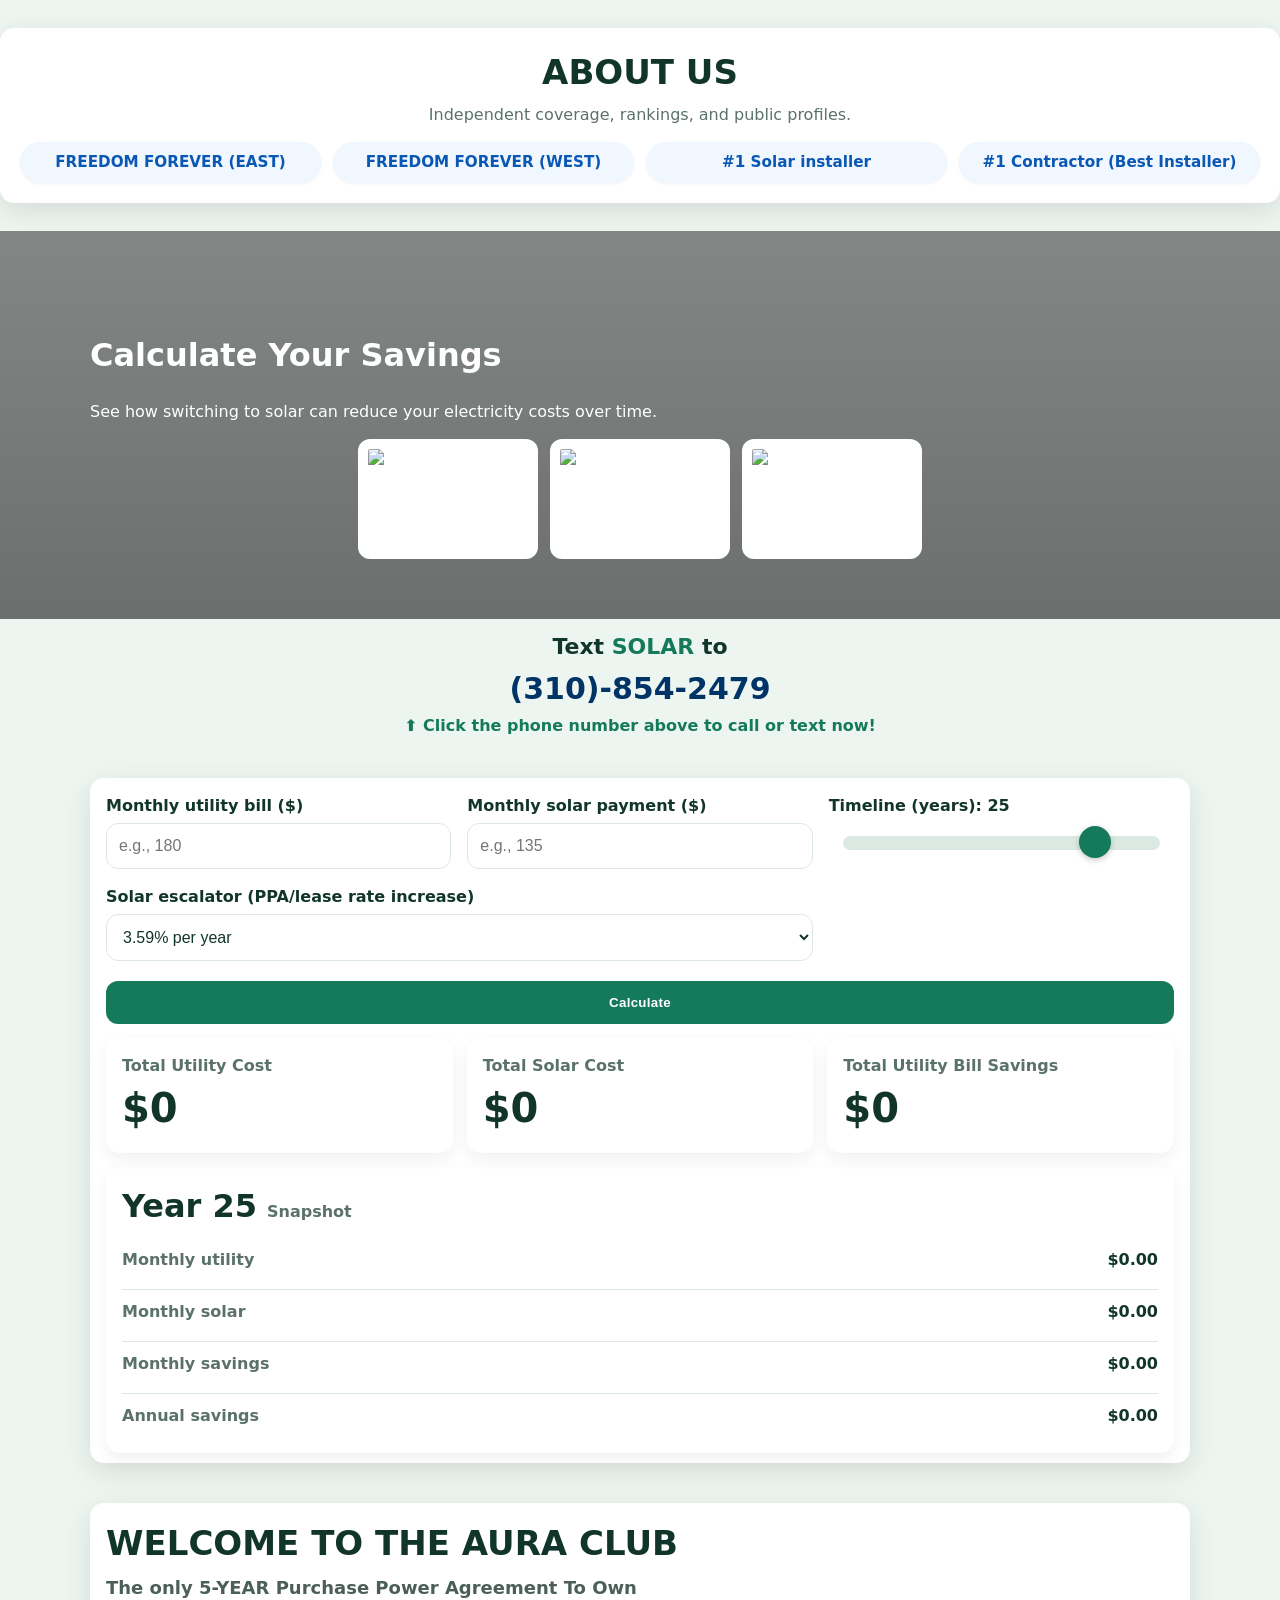
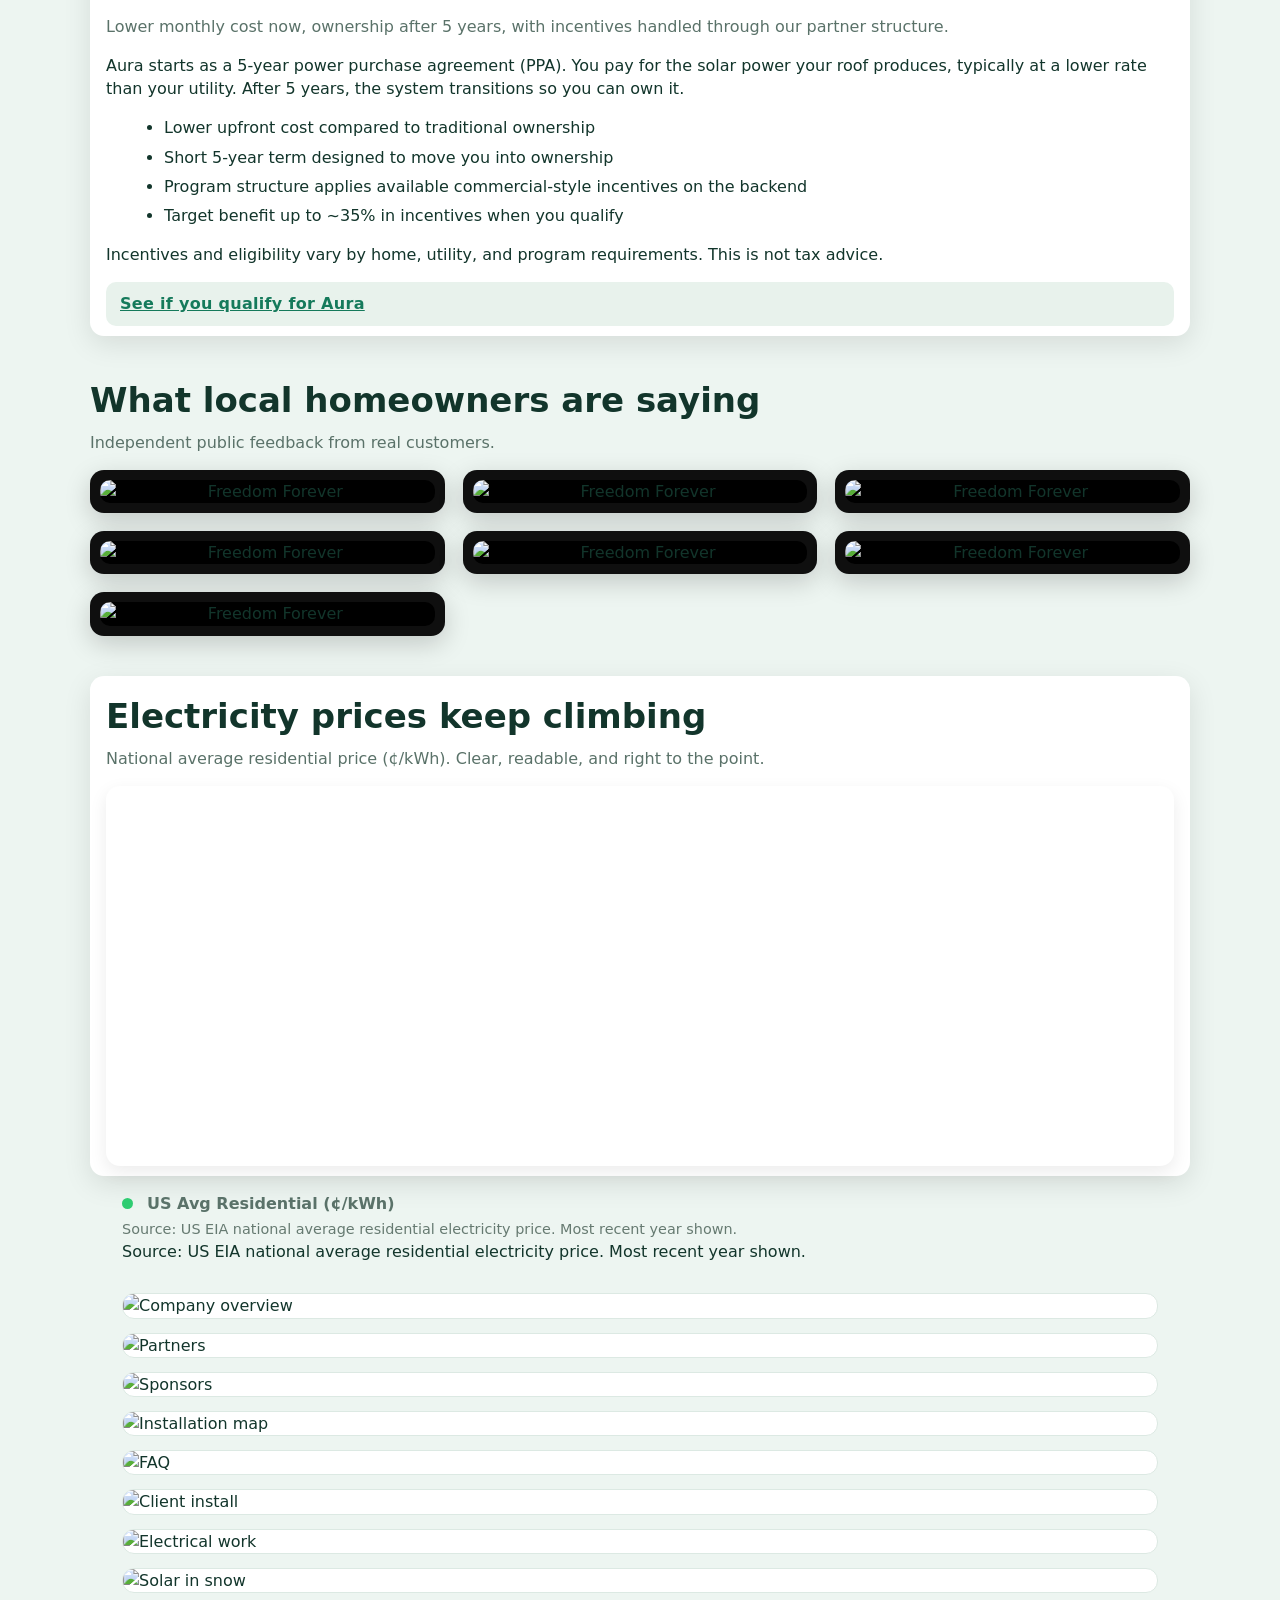
==== commit 059f63dd: "Update index.html" ====
--- a/index.html
+++ b/index.html
@@ -168,7 +168,6 @@
       <h2 class="section-title">What local homeowners are saying</h2>
       <p class="section-kicker">Independent public feedback from real customers.</p>
       <div class="reviews-grid">
-        <figure class="rev"><img src="IMG_4564.jpeg"    alt="Freedom Forever" /></figure>
         <figure class="rev"><img src="IMG_4565.jpeg"   alt="Freedom Forever" /></figure>
         <figure class="rev"><img src="IMG_4566.jpeg"  alt="Freedom Forever" /></figure>
         <figure class="rev"><img src="IMG_4567.jpeg"    alt="Freedom Forever" /></figure>
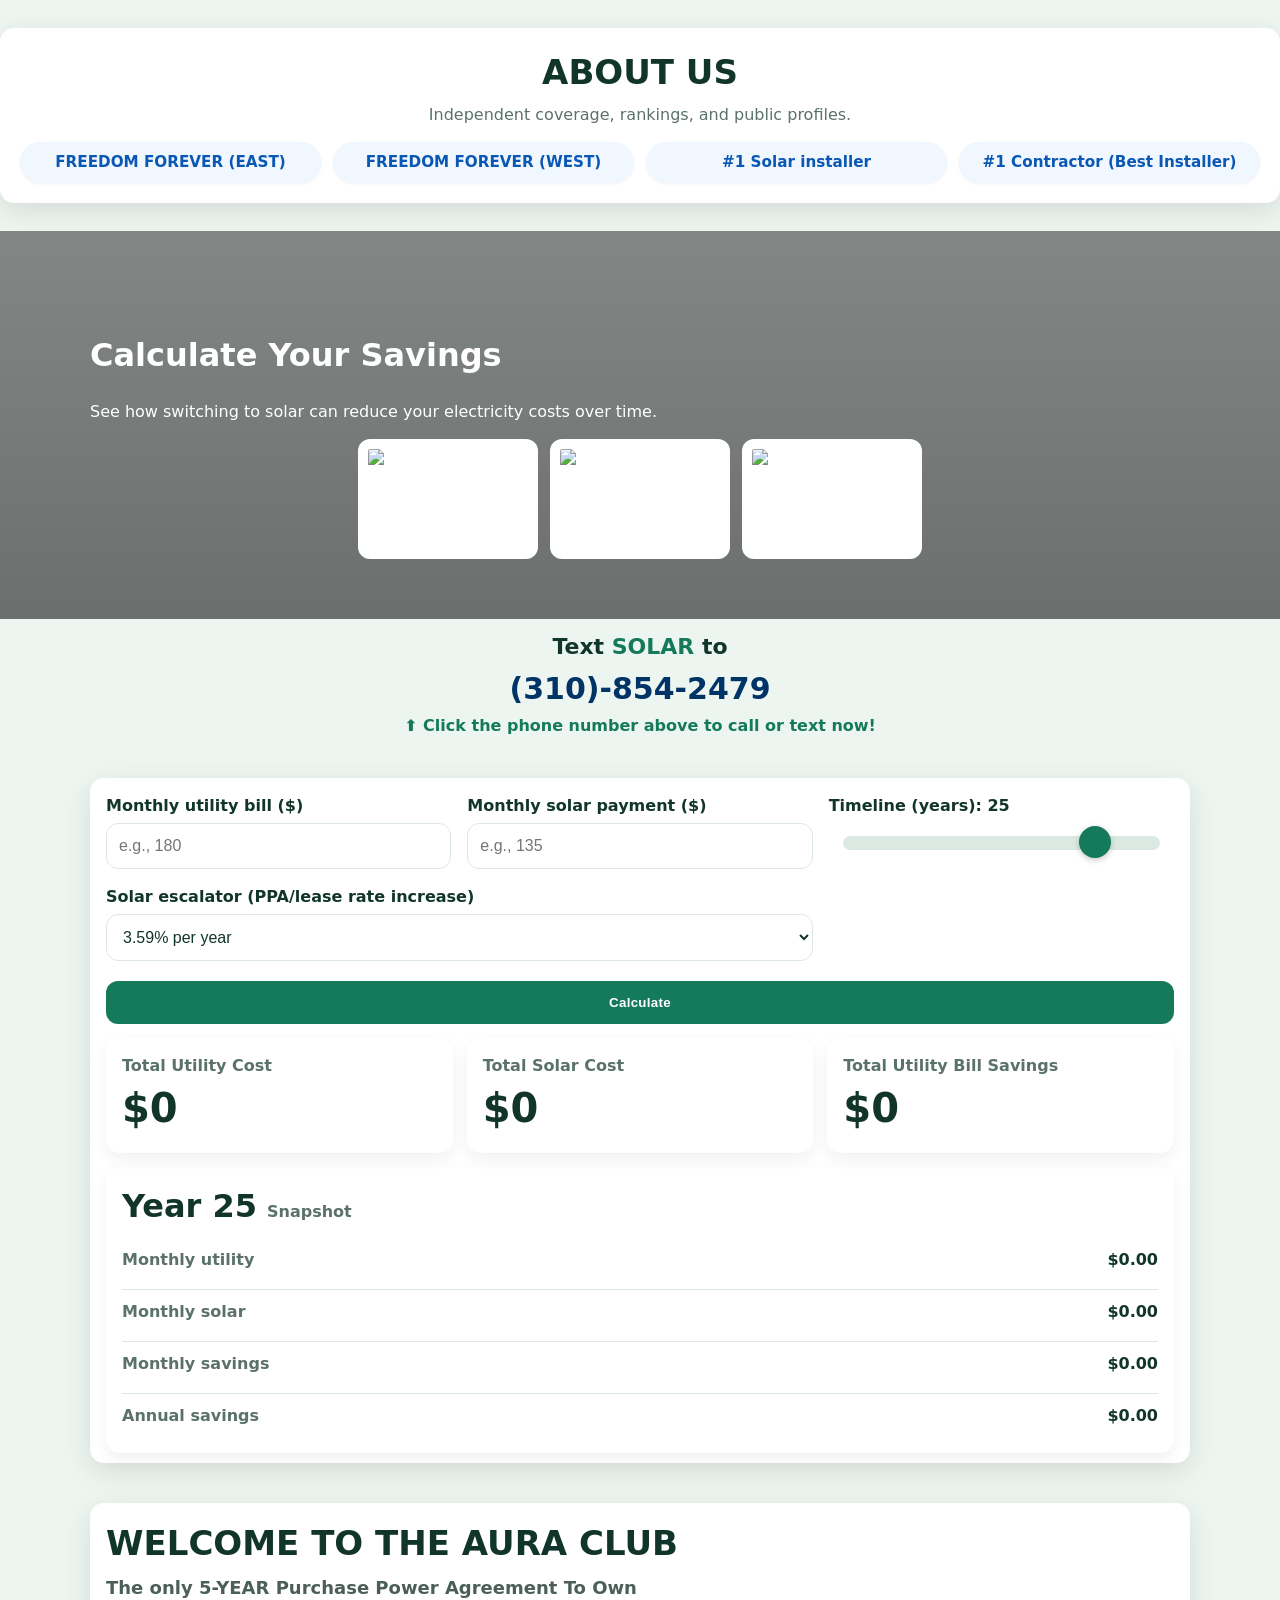
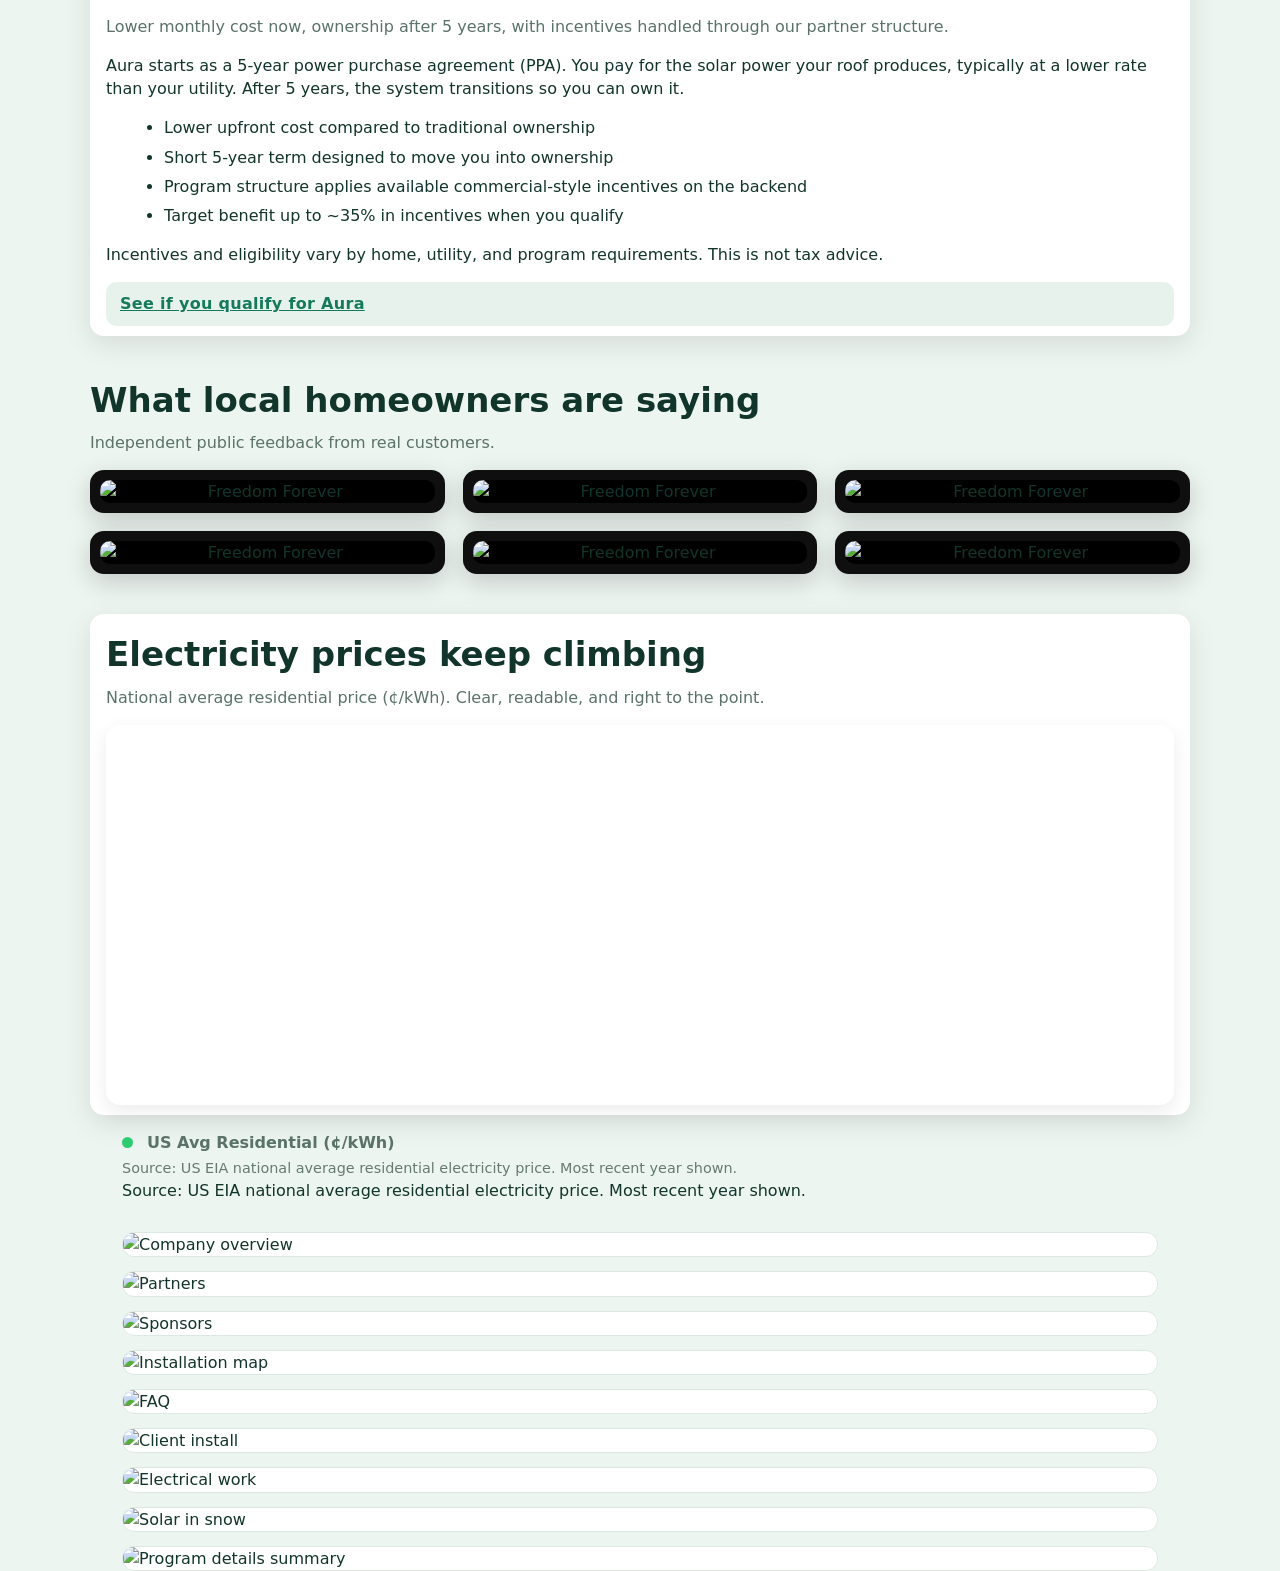
==== commit e844f0dd: "Update index.html" ====
--- a/index.html
+++ b/index.html
@@ -169,7 +169,6 @@
       <p class="section-kicker">Independent public feedback from real customers.</p>
       <div class="reviews-grid">
         <figure class="rev"><img src="IMG_4565.jpeg"   alt="Freedom Forever" /></figure>
-        <figure class="rev"><img src="IMG_4566.jpeg"  alt="Freedom Forever" /></figure>
         <figure class="rev"><img src="IMG_4567.jpeg"    alt="Freedom Forever" /></figure>
         <figure class="rev"><img src="IMG_4569.jpeg"  alt="Freedom Forever" /></figure>
         <figure class="rev"><img src="IMG_4570.jpeg" alt="Freedom Forever" /></figure>
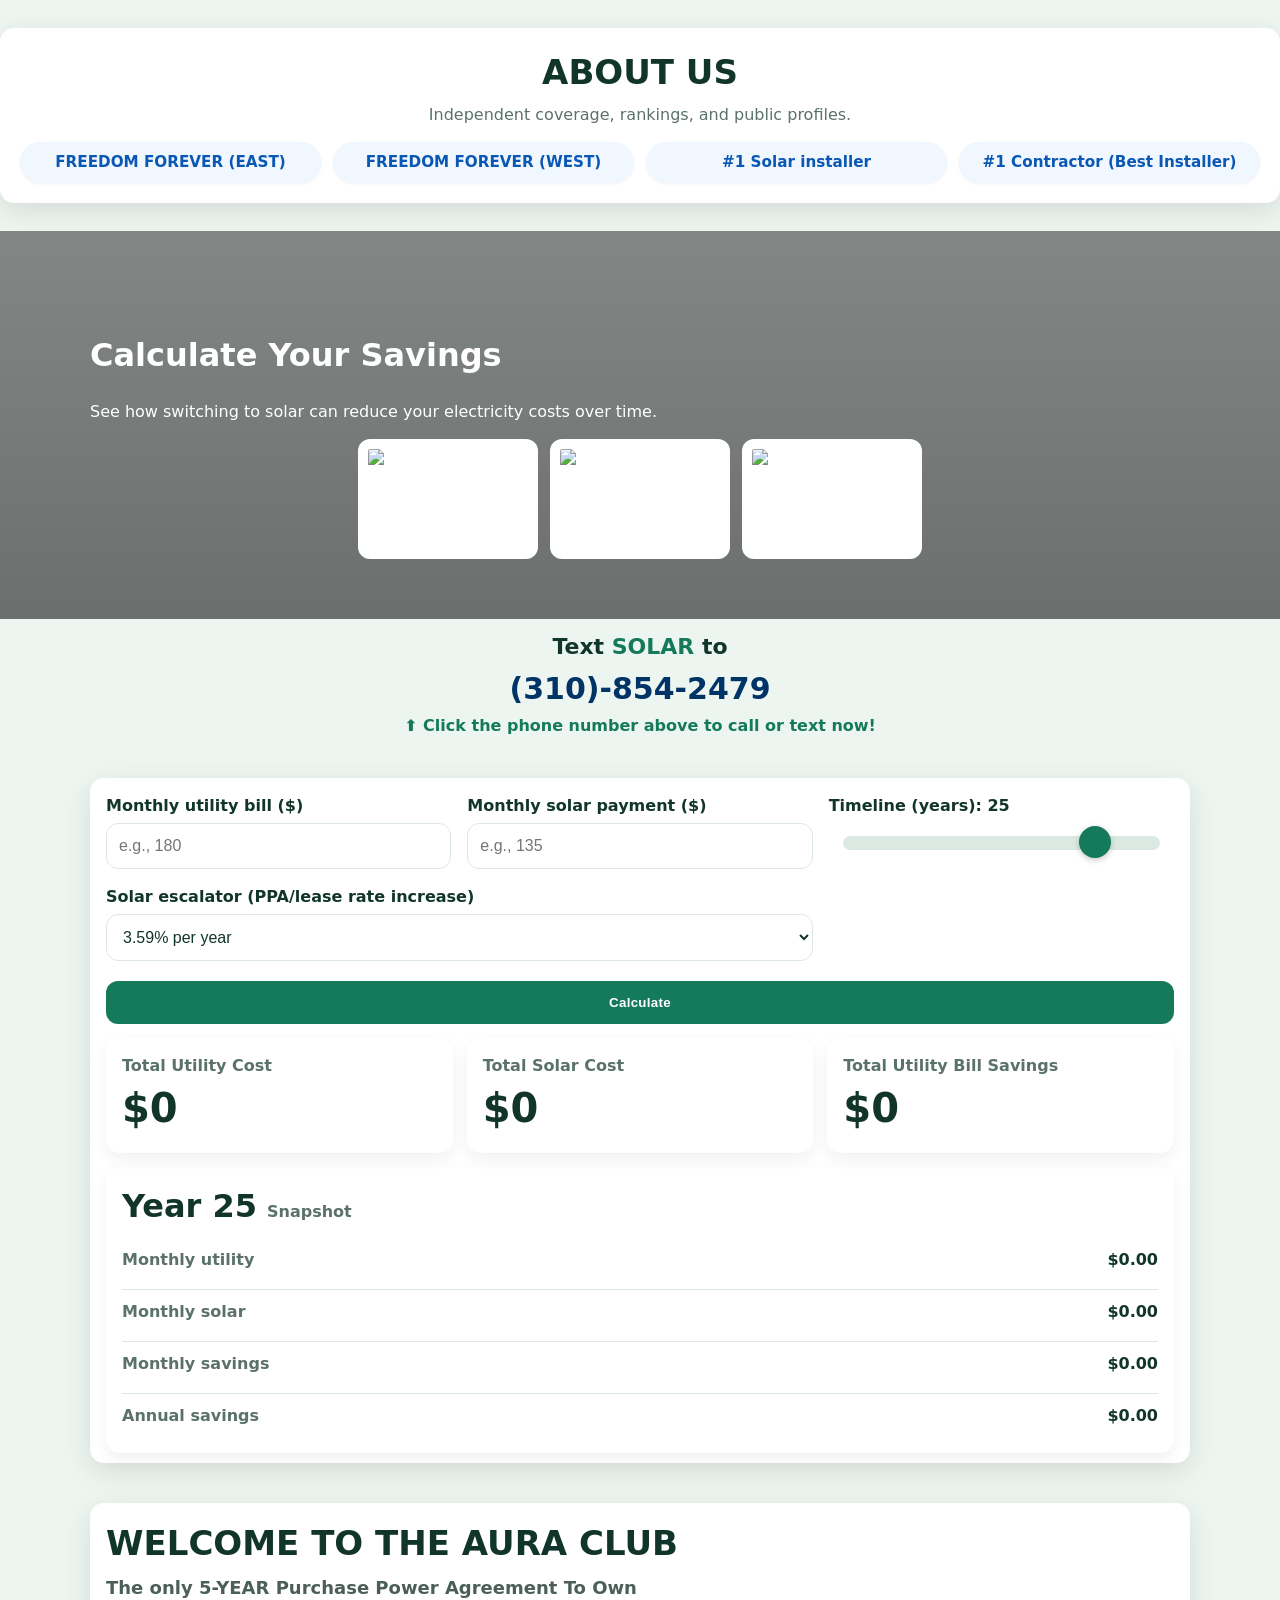
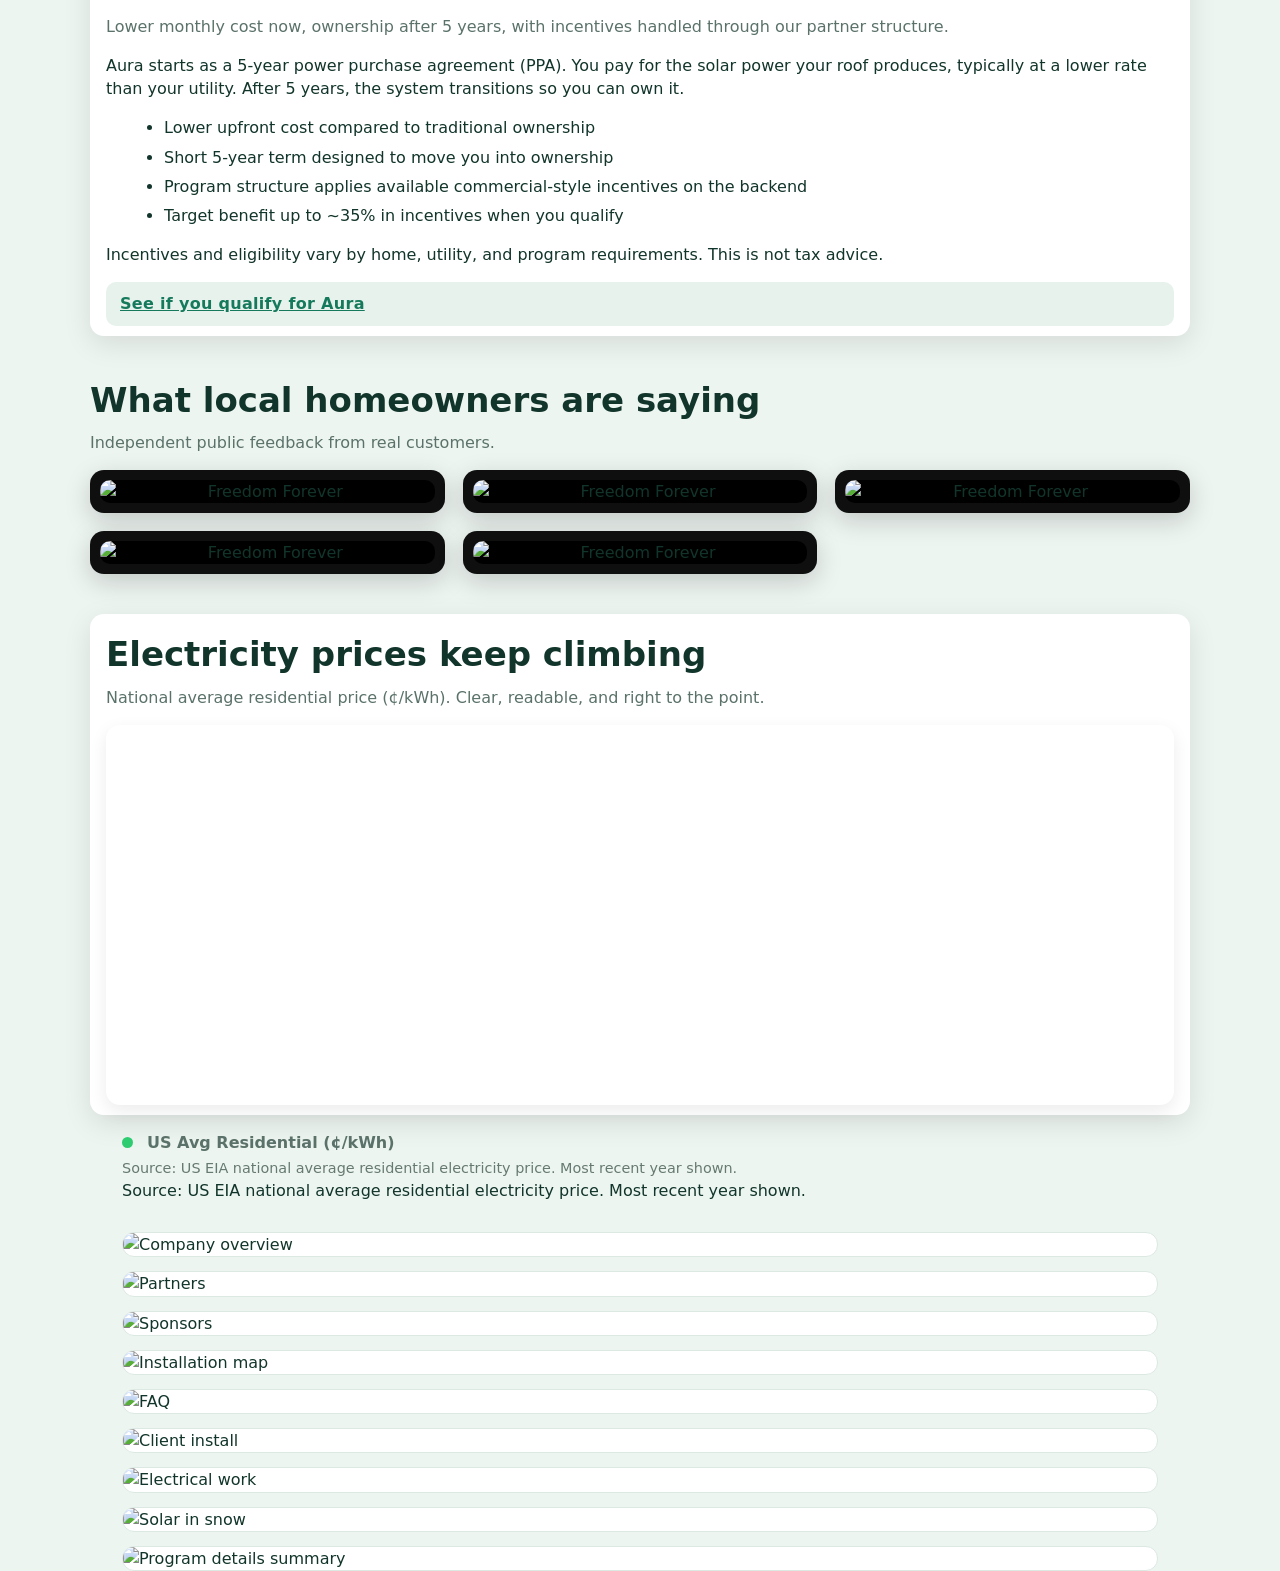
==== commit b730ac94: "Update index.html" ====
--- a/index.html
+++ b/index.html
@@ -172,7 +172,6 @@
         <figure class="rev"><img src="IMG_4567.jpeg"    alt="Freedom Forever" /></figure>
         <figure class="rev"><img src="IMG_4569.jpeg"  alt="Freedom Forever" /></figure>
         <figure class="rev"><img src="IMG_4570.jpeg" alt="Freedom Forever" /></figure>
-        <figure class="rev"><img src="IMG_4571.jpeg"   alt="Freedom Forever" /></figure>
         <figure class="rev"><img src="IMG_4572.jpeg"   alt="Freedom Forever" /></figure>
       </div>
     </section>
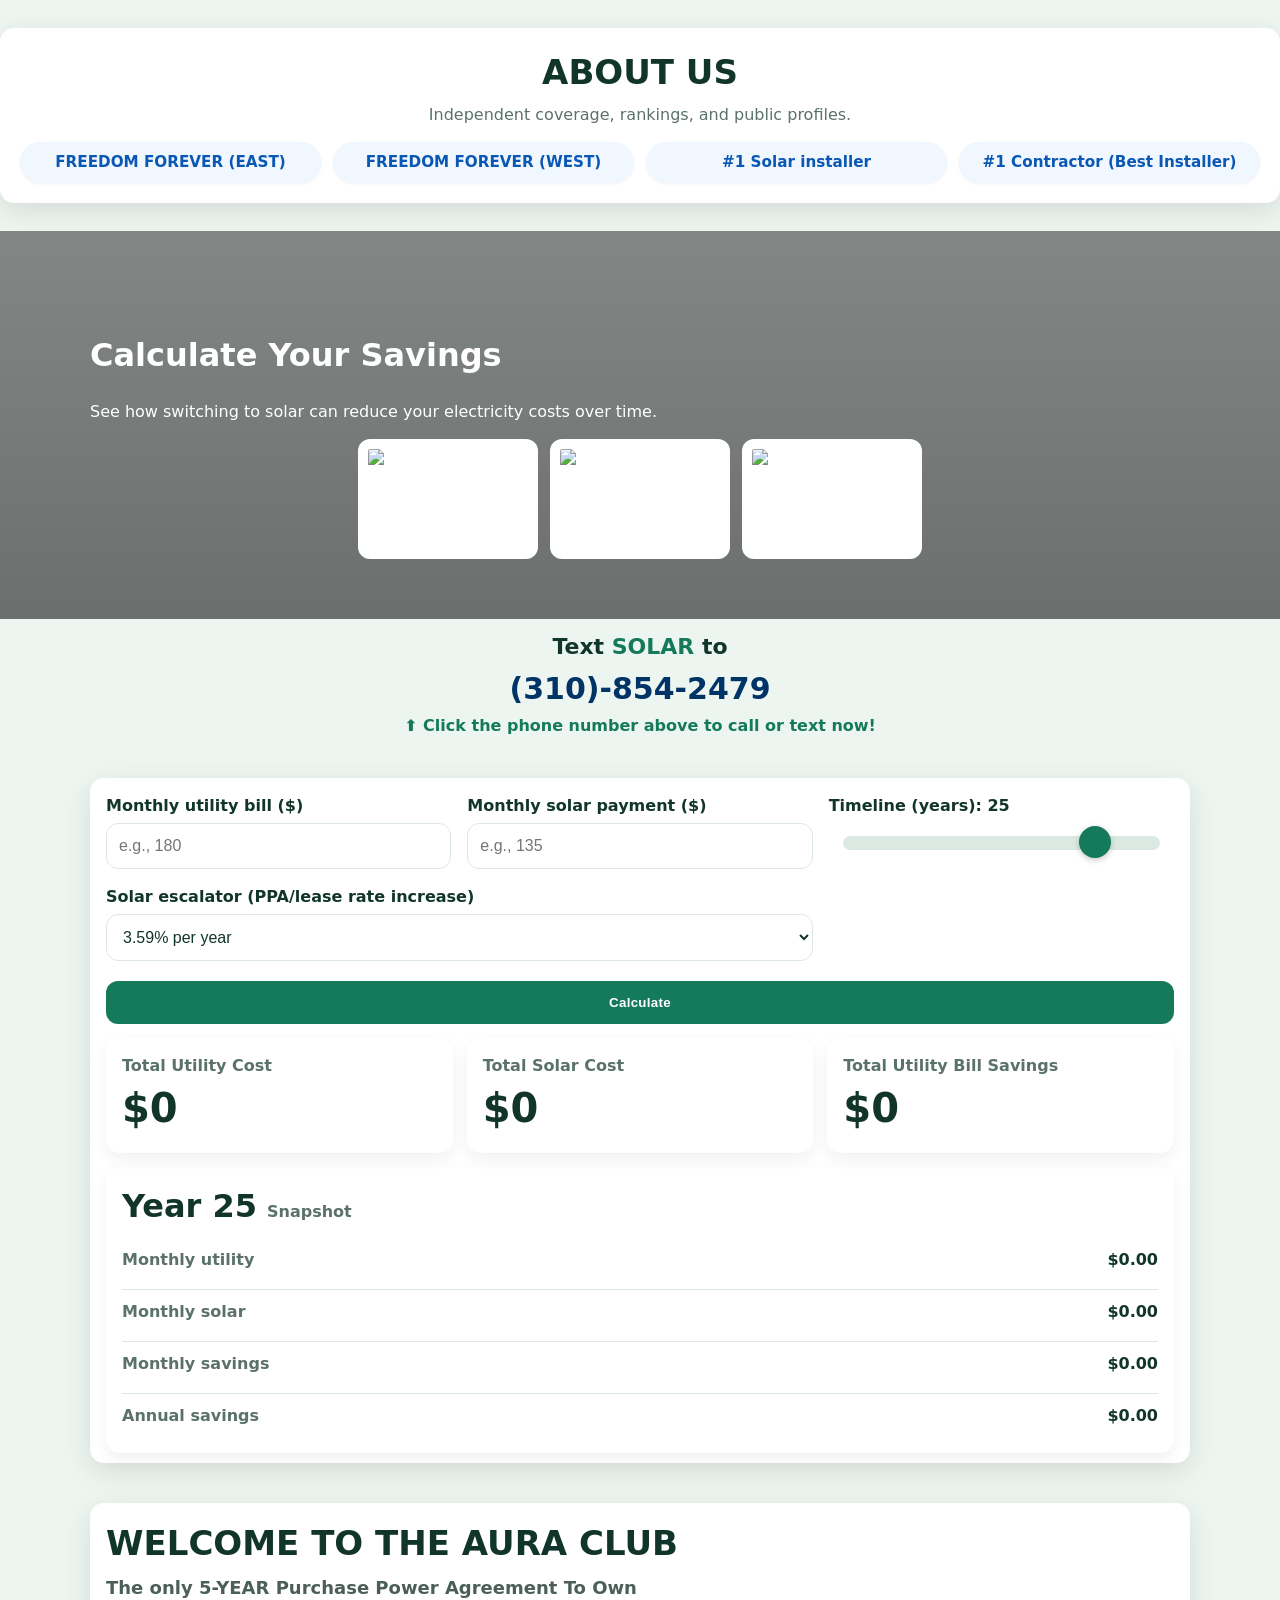
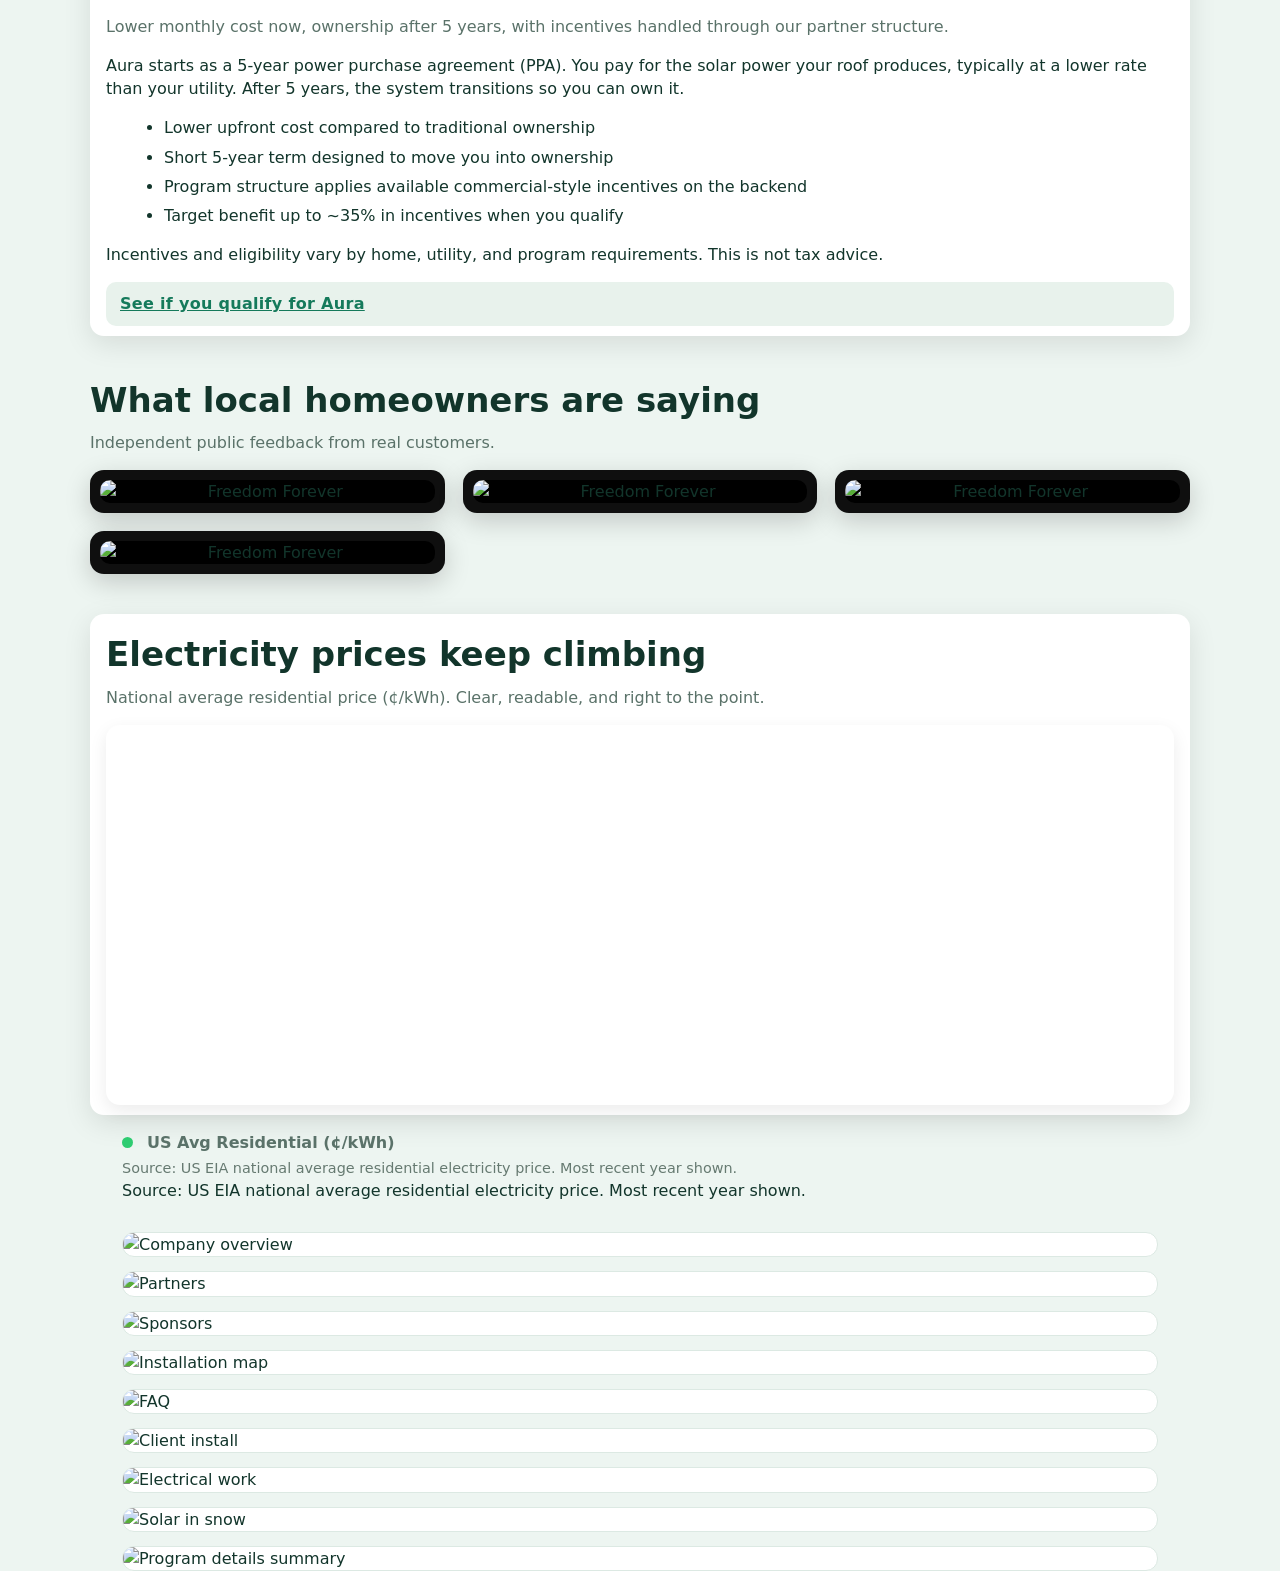
==== commit cc3ae3c2: "Update index.html" ====
--- a/index.html
+++ b/index.html
@@ -172,7 +172,6 @@
         <figure class="rev"><img src="IMG_4567.jpeg"    alt="Freedom Forever" /></figure>
         <figure class="rev"><img src="IMG_4569.jpeg"  alt="Freedom Forever" /></figure>
         <figure class="rev"><img src="IMG_4570.jpeg" alt="Freedom Forever" /></figure>
-        <figure class="rev"><img src="IMG_4572.jpeg"   alt="Freedom Forever" /></figure>
       </div>
     </section>
 
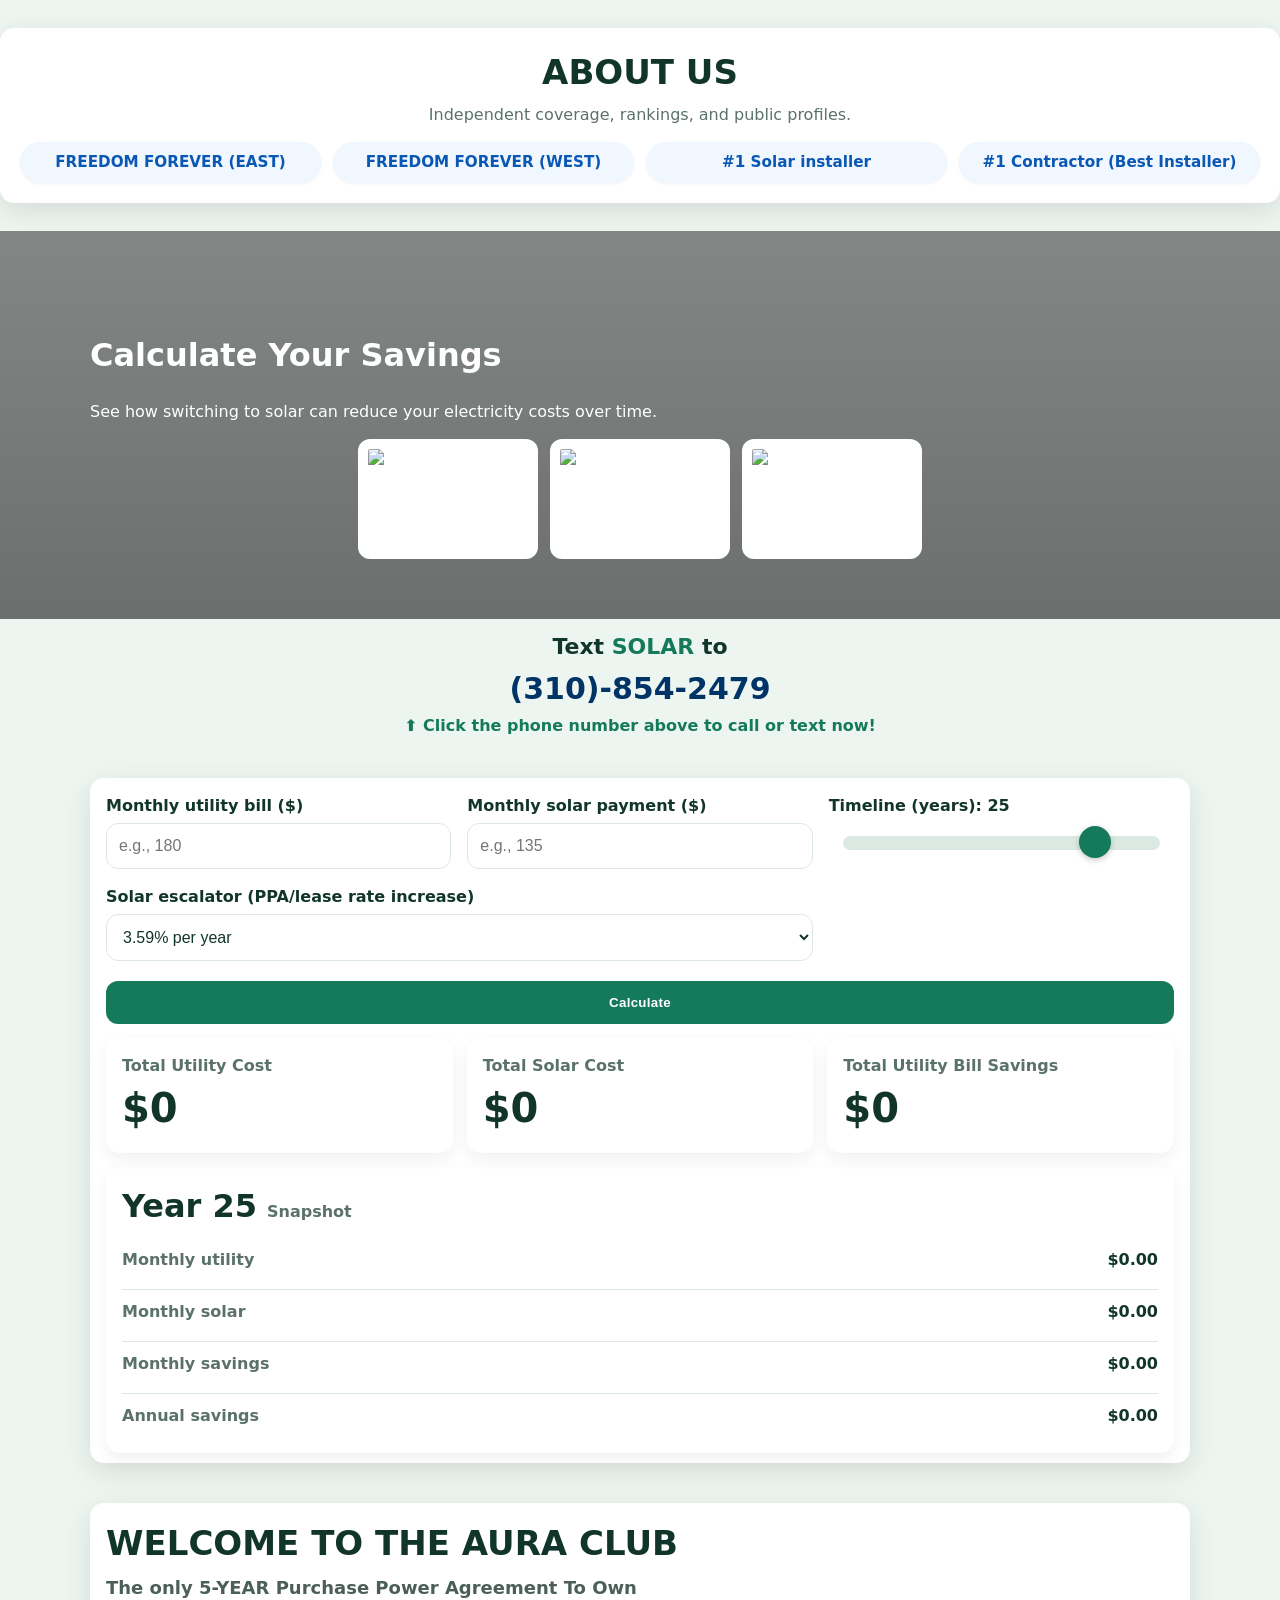
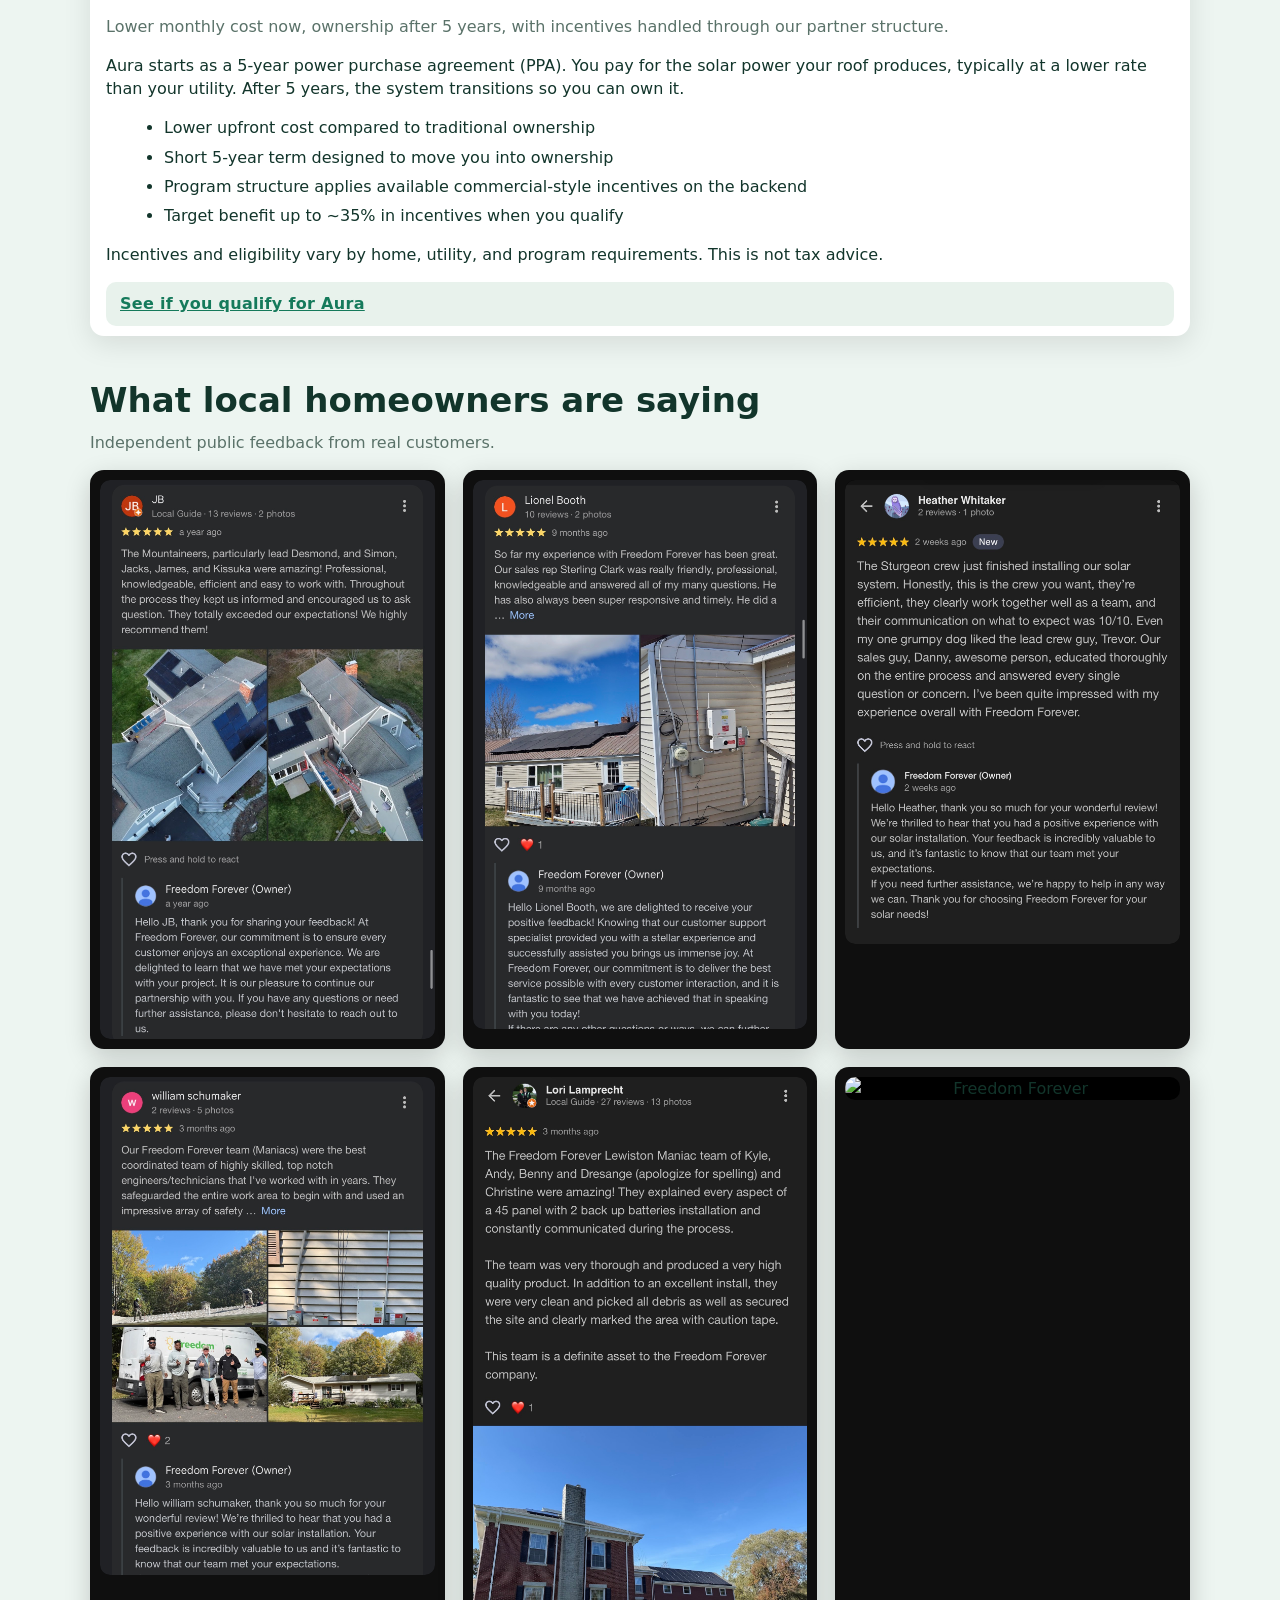
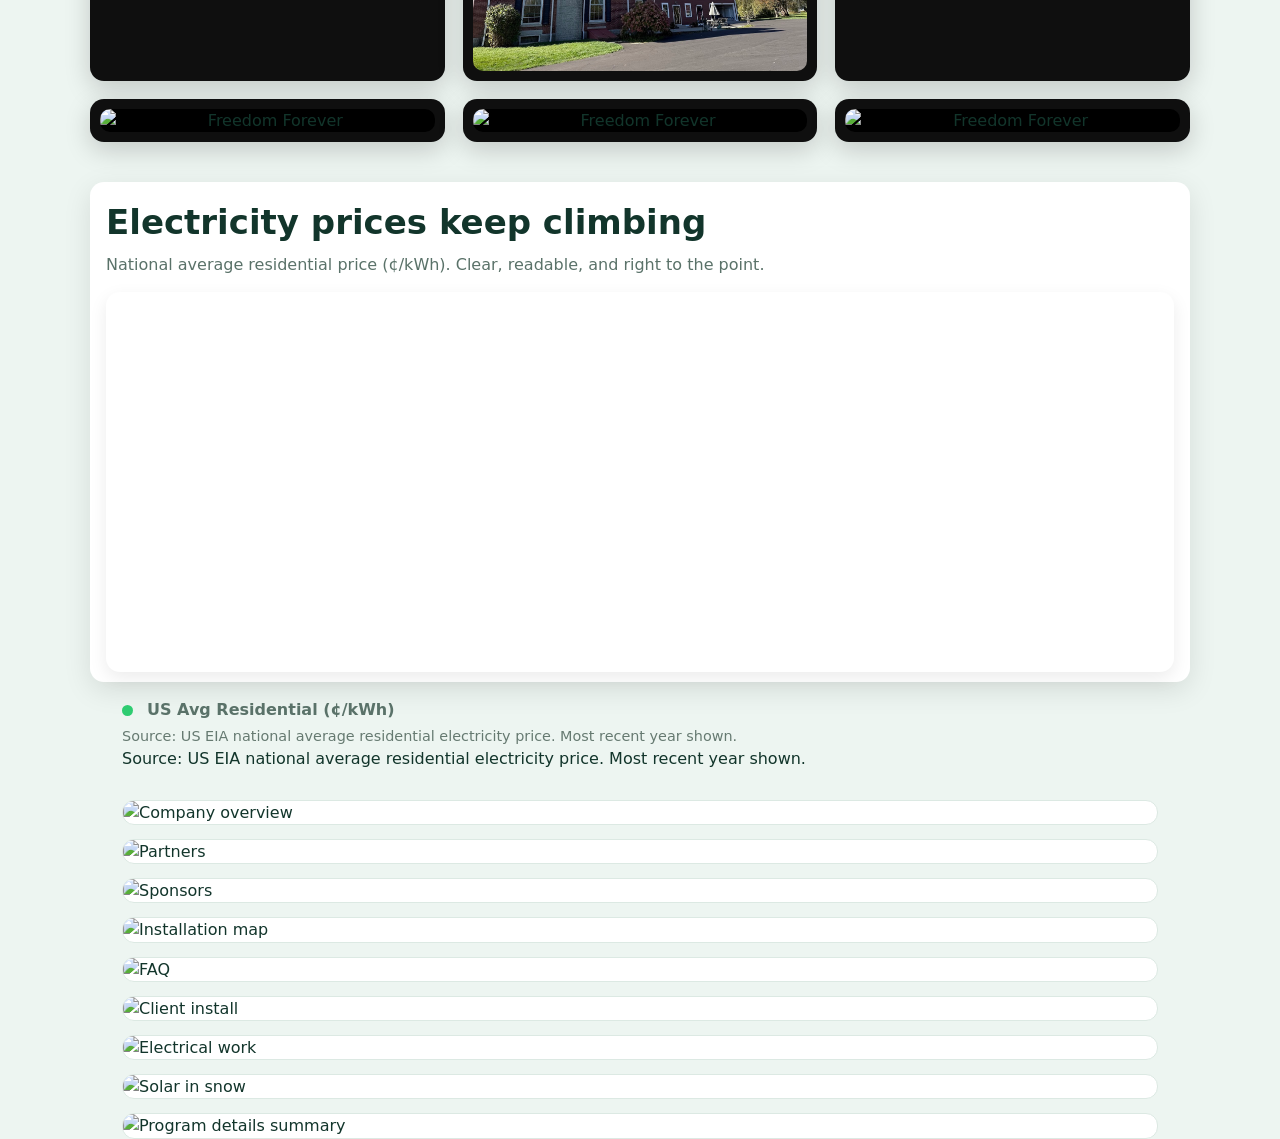
==== commit f23d0e57: "Update index.html" ====
--- a/index.html
+++ b/index.html
@@ -168,10 +168,15 @@
       <h2 class="section-title">What local homeowners are saying</h2>
       <p class="section-kicker">Independent public feedback from real customers.</p>
       <div class="reviews-grid">
+        <figure class="rev"><img src="IMG_6307.jpeg"   alt="Freedom Forever" /></figure>
+        <figure class="rev"><img src="IMG_6306.jpeg"   alt="Freedom Forever" /></figure>
+        <figure class="rev"><img src="IMG_6305.jpeg"   alt="Freedom Forever" /></figure>
+        <figure class="rev"><img src="IMG_6304.jpeg"   alt="Freedom Forever" /></figure>
+        <figure class="rev"><img src="IMG_6303.jpeg"   alt="Freedom Forever" /></figure>
         <figure class="rev"><img src="IMG_4565.jpeg"   alt="Freedom Forever" /></figure>
-        <figure class="rev"><img src="IMG_4567.jpeg"    alt="Freedom Forever" /></figure>
-        <figure class="rev"><img src="IMG_4569.jpeg"  alt="Freedom Forever" /></figure>
-        <figure class="rev"><img src="IMG_4570.jpeg" alt="Freedom Forever" /></figure>
+        <figure class="rev"><img src="IMG_4567.jpeg"   alt="Freedom Forever" /></figure>
+        <figure class="rev"><img src="IMG_4569.jpeg"   alt="Freedom Forever" /></figure>
+        <figure class="rev"><img src="IMG_4570.jpeg"   alt="Freedom Forever" /></figure>
       </div>
     </section>
 
